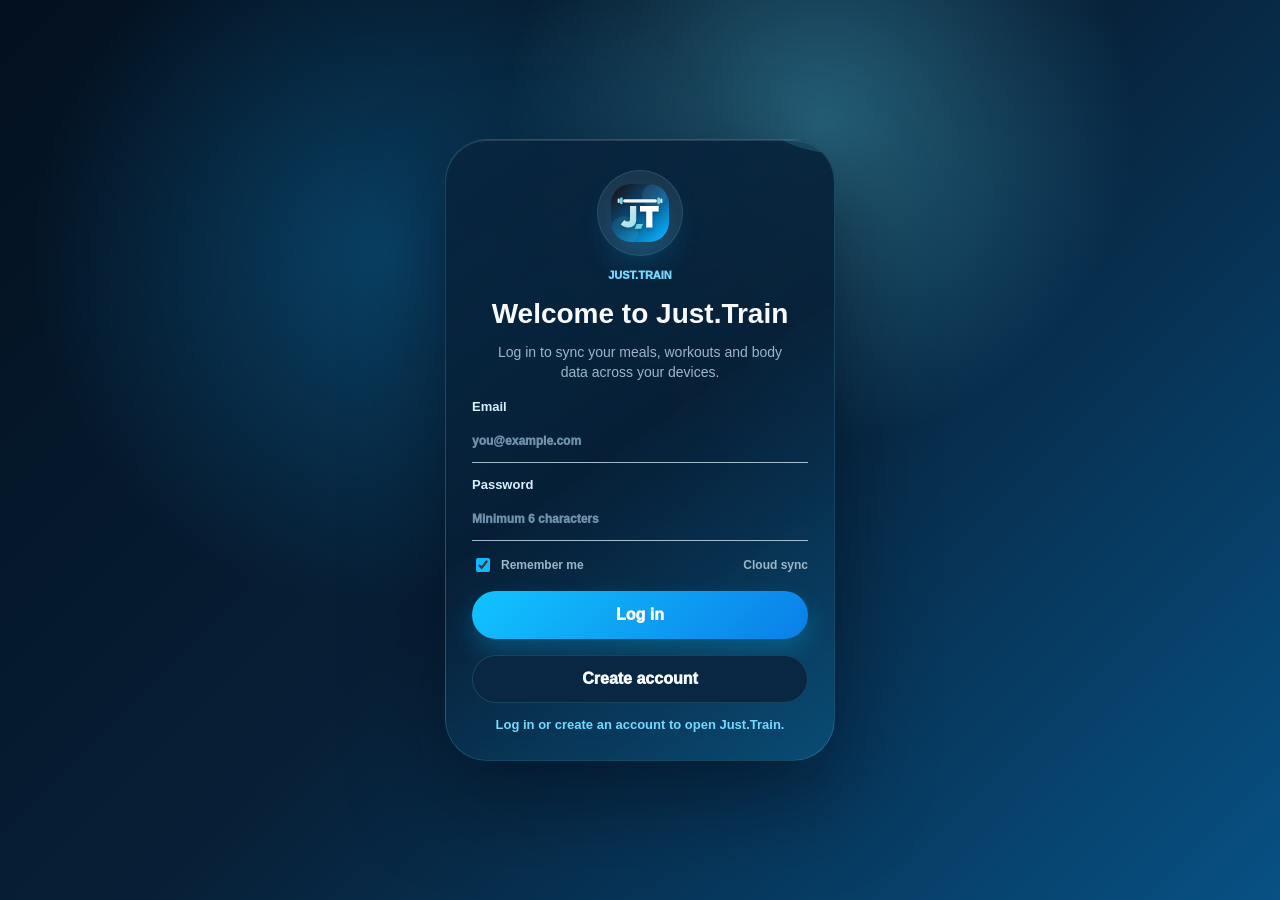
==== index.html @ 8e6b3f1d "Add files via upload" ====
<!doctype html>
<html lang="en">
  <head>
    <meta charset="utf-8" />
    <meta name="viewport" content="width=device-width, initial-scale=1, viewport-fit=cover" />
    <meta name="theme-color" content="#071b32" />
    <meta name="apple-mobile-web-app-capable" content="yes" />
    <meta name="apple-mobile-web-app-title" content="Just.Train" />
    <meta name="apple-mobile-web-app-status-bar-style" content="default" />
    <title>Just.Train</title>
    <link rel="icon" href="assets/logo.svg" type="image/svg+xml" />
    <link rel="apple-touch-icon" href="assets/icon.png" />
    <link rel="manifest" href="manifest.webmanifest" />
    <link rel="stylesheet" href="styles.css?v=126" />
  </head>
  <body class="auth-locked">
    <section id="auth-gate" class="auth-gate" aria-live="polite">
      <div class="auth-card">
        <div class="auth-logo-wrap"><img class="auth-logo" src="assets/logo.svg" alt="Just.Train" /></div>
        <span class="brand-kicker">Just.Train</span>
        <h1>Welcome to Just.Train</h1>
        <p>Log in to sync your meals, workouts and body data across your devices.</p>
        <form id="auth-gate-form" class="auth-form">
          <label class="auth-field"><span>Email</span><input name="email" type="email" autocomplete="email" required placeholder="you@example.com" /></label>
          <label class="auth-field"><span>Password</span><input name="password" type="password" autocomplete="current-password" required minlength="6" placeholder="Minimum 6 characters" /></label>
          <div class="auth-row"><label><input name="remember" type="checkbox" checked /> Remember me</label><span>Cloud sync</span></div>
          <button id="auth-login-button" class="primary wide-button" type="submit">Log in</button>
          <button id="auth-create-button" class="secondary wide-button" type="button">Create account</button>
        </form>
        <div id="auth-gate-status" class="import-status" role="status">Checking saved login...</div>
      </div>
    </section>
    <header class="topbar">
      <div class="brand-head">
        <img class="brand-logo" src="assets/logo.svg" alt="Just.Train" />
        <div>
          <p id="date-label">TODAY</p>
          <h1 id="screen-title">Today</h1>
        </div>
      </div>
      <div class="topbar-actions">
        <div id="sync-status-pill" class="sync-status-pill local" role="status" aria-live="polite">
          <span></span>
          <strong>Local</strong>
        </div>
        <button id="backup-now" class="icon-button" type="button" aria-label="Download backup">Save</button>
      </div>
    </header>

    <main class="app">
      <section id="view-today" class="view active" data-title="Today">
        <section class="panel hero-panel brand-hero">
          <img class="hero-logo" src="assets/logo.svg" alt="" />
          <div>
            <span class="brand-kicker">Just.Train</span>
            <h2 id="today-split">Workout split</h2>
            <p id="today-detail">Planned from weekly planner</p>
          </div>
          <div class="hero-action-stack">
            <div id="macro-hero" class="macro-hero"></div>
            <section class="hero-stats two-col" aria-label="Today meals and workouts">
              <div><strong id="meal-count">0 meals</strong><span id="meal-total">0 kcal</span></div>
              <div><strong id="workout-count">0 workouts</strong><span id="workout-total">0 kcal</span></div>
            </section>
          </div>
        </section>
        <div class="today-shortcuts" aria-label="Today shortcuts">
          <button class="secondary today-shortcut" data-open-motra-import type="button">Import Motra</button>
          <button class="primary today-shortcut" data-start-workout type="button">Start Workout</button>
        </div>
        <div id="today-widget-grid" class="today-widget-grid" aria-label="Today widgets"></div>
        <details class="panel drop-panel">
          <summary class="drop-summary">
            <span><strong>Daily Score</strong><small>Macros, workout and weight trend</small></span>
            <span class="drop-pill">Score</span>
          </summary>
          <div class="drop-body">
            <div class="score-panel">
              <div class="score-head">
                <div id="readiness-score" class="score-ring" style="--pct:0%"><strong>0</strong><span>Score</span></div>
                <div>
                  <h2>Daily Score</h2>
                  <p id="readiness-summary">Macros, workout and weight trend.</p>
                </div>
              </div>
              <div id="dashboard-metrics" class="dashboard-grid"></div>
            </div>
          </div>
        </details>
        <details class="panel drop-panel" data-peptide-feature hidden>
          <summary class="drop-summary">
            <span><strong>Peptide Reminders</strong><small>Due doses from your cycle planner</small></span>
            <span class="drop-pill">View</span>
          </summary>
          <div class="drop-body">
            <div id="today-peptide-reminders" class="dose-list"></div>
          </div>
        </details>
        <details class="panel drop-panel">
          <summary class="drop-summary">
            <span><strong>Today's Meals</strong><small>Logged meals and macro totals</small></span>
            <span class="drop-pill">Meals</span>
          </summary>
          <div class="drop-body">
            <div id="today-meal-list" class="meal-list"></div>
          </div>
        </details>
        <details class="panel drop-panel">
          <summary class="drop-summary">
            <span><strong>Today's Exercises</strong><small>Rep ranges and training notes</small></span>
            <span class="drop-pill">View</span>
          </summary>
          <div class="drop-body">
            <div id="today-exercises" class="exercise-list"></div>
          </div>
        </details>
        <details class="panel drop-panel">
          <summary class="drop-summary">
            <span><strong>Coach Notes</strong><small>Progress trends from your logged data</small></span>
            <span class="drop-pill">AI</span>
          </summary>
          <div class="drop-body">
            <div id="coach-notes" class="coach-list"></div>
          </div>
        </details>
      </section>

      <section id="view-log" class="view" data-title="Log">
        <details class="panel drop-panel">
          <summary class="drop-summary">
            <span><strong>Workout Log</strong><small>Uses today's workout from the Weekly Plan</small></span>
            <span class="drop-pill">Log</span>
          </summary>
          <div class="drop-body">
            <form id="workout-form" class="grid">
              <div class="planned-workout-card wide">
                <span>Planned from weekly plan</span>
                <strong id="planned-log-split">Workout</strong>
                <small id="planned-log-detail">Change the day in Planner to change this workout.</small>
                <button class="secondary" data-view="planner" type="button">Change in Planner</button>
              </div>
              <input id="split-select" name="split" type="hidden" />
              <div id="workout-editor" class="workout-editor wide"></div>
              <button class="primary wide" type="submit">Save workout session</button>
            </form>
          </div>
        </details>
        <details class="panel drop-panel">
          <summary class="drop-summary">
            <span><strong>Meals Library</strong><small>Saved meals and previous logged meals</small></span>
            <span class="drop-pill">Meals</span>
          </summary>
          <div class="drop-body">
            <label class="meal-library-search wide">Search meal library
              <input id="meal-library-search" type="search" placeholder="Search meals, macros or dates" autocomplete="off" inputmode="search" />
            </label>
            <div id="saved-meal-list" class="meal-list"></div>
          </div>
        </details>
        <details class="panel drop-panel">
          <summary class="drop-summary">
            <span><strong>Log Meal</strong><small>Manual macro entry</small></span>
            <span class="drop-pill">Add</span>
          </summary>
          <div class="drop-body">
            <form id="meal-form" class="grid">
              <label class="wide">Meal name<input name="name" required placeholder="Chicken rice bowl" /></label>
              <label>Calories<input name="calories" required type="number" min="0" inputmode="numeric" /></label>
              <label>Protein<input name="protein" required type="number" min="0" inputmode="decimal" /></label>
              <label>Carbs<input name="carbs" required type="number" min="0" inputmode="decimal" /></label>
              <label>Fat<input name="fat" required type="number" min="0" inputmode="decimal" /></label>
              <label class="check-row wide"><input name="saveMeal" type="checkbox" checked /> Save meal for quick add</label>
              <button class="primary wide" type="submit">Add meal</button>
            </form>
          </div>
        </details>
        <details class="panel drop-panel">
          <summary class="drop-summary">
            <span><strong>Personal Records</strong><small>Best set, volume and estimated 1RM</small></span>
            <span class="drop-pill">PR</span>
          </summary>
          <div class="drop-body">
            <div id="personal-record-list" class="pr-grid"></div>
          </div>
        </details>
        <details class="panel drop-panel">
          <summary class="drop-summary">
            <span><strong>Weekly Volume</strong><small>Muscle-group sets and total weight moved this week</small></span>
            <span class="drop-pill">Volume</span>
          </summary>
          <div class="drop-body">
            <div id="weekly-volume-tracker" class="volume-list"></div>
          </div>
        </details>
      </section>

      <section id="view-planner" class="view" data-title="Planner">
        <details class="panel drop-panel">
          <summary class="drop-summary">
            <span><strong>Macro Targets</strong><small>Daily calories, protein, carbs and fat</small></span>
            <span class="drop-pill">Macros</span>
          </summary>
          <div class="drop-body">
            <form id="macro-target-form" class="grid">
              <label>Calories<input name="calories" type="number" min="0" inputmode="numeric" placeholder="e.g. 2500" /></label>
              <label>Protein g<input name="protein" type="number" min="0" inputmode="decimal" placeholder="e.g. 200" /></label>
              <label>Carbs g<input name="carbs" type="number" min="0" inputmode="decimal" placeholder="e.g. 250" /></label>
              <label>Fat g<input name="fat" type="number" min="0" inputmode="decimal" placeholder="e.g. 70" /></label>
              <button class="primary wide" type="submit">Save macro targets</button>
            </form>
          </div>
        </details>
        <details class="panel drop-panel">
          <summary class="drop-summary">
            <span><strong>Weekly Plan</strong><small>Tap a day to rotate split. Today's day feeds the Workout Log.</small></span>
            <span class="drop-pill">Plan</span>
          </summary>
          <div class="drop-body">
            <button id="apply-plan" class="secondary wide-button" type="button">Restore defaults</button>
            <div id="week-grid" class="week-grid"></div>
          </div>
        </details>
        <details class="panel drop-panel">
          <summary class="drop-summary">
            <span><strong>Workout Splits</strong><small>Edit exercises, rep ranges and notes</small></span>
            <span class="drop-pill">Edit</span>
          </summary>
          <div class="drop-body">
            <div class="add-line">
              <input id="new-split-name" placeholder="New split name, e.g. Pull C" />
              <button id="add-split" class="secondary" type="button">Add</button>
            </div>
            <div id="split-list" class="split-list"></div>
          </div>
        </details>
      </section>

      <section id="view-peptides" class="view" data-title="Peptides" data-peptide-feature hidden>
        <section class="panel hero-panel">
          <div>
            <h2>Peptide Planner</h2>
            <p>Enter the amounts from your vial and your prescribed protocol. The app calculates syringe draw, not what you should take.</p>
          </div>
        </section>
        <details class="panel drop-panel">
          <summary class="drop-summary">
            <span><strong>Cycle Dashboard</strong><small>Cycle progress, next dose, missed doses and total mg used</small></span>
            <span class="drop-pill">Cycle</span>
          </summary>
          <div class="drop-body">
            <div id="peptide-dashboard" class="dose-list"></div>
          </div>
        </details>
        <details class="panel drop-panel">
          <summary class="drop-summary">
            <span><strong>Today's Dosage Reminders</strong><small>Morning, night and before-workout schedule</small></span>
            <span class="drop-pill">Due</span>
          </summary>
          <div class="drop-body"><div id="peptide-due-list" class="dose-list"></div></div>
        </details>
        <details class="panel drop-panel">
          <summary class="drop-summary">
            <span><strong>Cycle Planner</strong><small>Start date, run length, dosage days and reminder times</small></span>
            <span class="drop-pill">Plan</span>
          </summary>
          <div class="drop-body">
            <form id="peptide-cycle-form" class="grid">
              <label class="wide">Compound<select id="cycle-peptide" name="peptideId"></select></label>
              <label>Start date<input id="cycle-start" name="startDate" type="date" required /></label>
              <label>Run length<select id="cycle-weeks" name="weeks"><option value="4">4 weeks</option><option value="8">8 weeks</option><option value="12">12 weeks</option><option value="custom">Custom</option></select></label>
              <label>End date<input id="cycle-end" name="endDate" type="date" required /></label>
              <label class="wide">Dose frequency<select id="cycle-frequency" name="frequencyDays"></select><span class="field-hint">Choose every day, every 2 days, every 3 days etc. Custom weekdays uses the day buttons below.</span></label>
              <label>Dose to take per injection, mg<input name="doseMg" type="number" min="0" step="0.001" inputmode="decimal" required /><span class="field-hint">This is the amount you plan to inject each time, from your protocol.</span></label>
              <label>Powder in vial, mg<input name="vialMg" type="number" min="0" step="0.001" inputmode="decimal" /><span class="field-hint">The total dry powder amount printed on the vial before mixing.</span></label>
              <label>Bac water required, ml<input name="diluentMl" type="number" min="0" step="0.1" inputmode="decimal" readonly /><span class="field-hint">Auto set from the calculator rule. NAD+ and Glow Stack use their own fixed overrides.</span></label>
              <div class="wide">
                <span class="field-title">Dosage days</span>
                <div class="picker-row" id="cycle-day-picker"></div>
              </div>
              <div class="wide">
                <span class="field-title">Reminder times</span>
                <div class="picker-row" id="cycle-time-picker"></div>
              </div>
              <button class="primary wide" type="submit">Save cycle</button>
            </form>
            <div id="peptide-cycle-list" class="dose-list"></div>
          </div>
        </details>
        <details class="panel drop-panel">
          <summary class="drop-summary">
            <span><strong>Reconstitution Calculator</strong><small>Standard mix plus NAD+ and Glow Stack overrides</small></span>
            <span class="drop-pill">Calc</span>
          </summary>
          <div class="drop-body">
            <div class="help-grid">
              <div class="help-card"><span>1</span><strong>Vial size</strong><small>Enter the total peptide powder in the vial, in mg.</small></div>
              <div class="help-card"><span>2</span><strong>Fixed syringe</strong><small>U-100 1ml syringe. 10 units is always 0.1ml.</small></div>
              <div class="help-card"><span>3</span><strong>Mix rule</strong><small>Standard peptides use 10 units = 1mg. NAD+ and Glow Stack use fixed overrides.</small></div>
            </div>
            <form id="reconstitution-form" class="grid">
              <label class="wide">Compound<select id="calc-peptide" name="peptideId"></select></label>
              <label class="wide">Peptide powder in vial, mg<input name="vialMg" type="number" min="0" step="0.001" inputmode="decimal" placeholder="Example: 10" /><span class="field-hint">This is the dry powder amount printed on the vial before mixing.</span></label>
              <div class="fixed-rule-card wide">
                <span>Locked setting</span>
                <strong>U-100 1ml syringe</strong>
                <small>Standard peptides use 10 units = 1mg. NAD+ uses 1000mg to 10ml. Glow Stack uses 70mg to 3ml.</small>
              </div>
            </form>
            <div id="reconstitution-result" class="calc-result"></div>
          </div>
        </details>
        <details class="panel drop-panel">
          <summary class="drop-summary">
            <span><strong>Dose Log</strong><small>Manual entry and previous dosage history</small></span>
            <span class="drop-pill">Log</span>
          </summary>
          <div class="drop-body">
            <form id="peptide-log-form" class="grid">
              <label>Compound<select id="log-peptide" name="peptideId"></select></label>
              <label>Date<input name="date" type="date" required /></label>
              <label>Reminder time<select name="timing"></select></label>
              <label>Dose taken, mg<input name="doseMg" type="number" min="0" step="0.001" inputmode="decimal" required /><span class="field-hint">The actual amount you injected for this log entry.</span></label>
              <label class="wide">Notes<input name="notes" placeholder="Optional" /></label>
              <button class="primary wide" type="submit">Add dose log</button>
            </form>
            <div id="peptide-log-list" class="history-list"></div>
          </div>
        </details>
      </section>

      <section id="view-history" class="view" data-title="History">
        <details class="panel drop-panel">
          <summary class="drop-summary">
            <span><strong>History</strong><small>Meals, workouts and weight entries</small></span>
            <span class="drop-pill">View</span>
          </summary>
          <div class="drop-body">
            <div class="history-calendar">
              <div class="history-week-head">
                <button class="circle-button" data-history-week="-1" type="button" aria-label="Previous week">&lsaquo;</button>
                <div>
                  <strong id="history-week-label">Week</strong>
                  <small id="history-selected-label">Selected day</small>
                </div>
                <button class="circle-button" data-history-week="1" type="button" aria-label="Next week">&rsaquo;</button>
              </div>
              <div id="history-day-strip" class="history-day-strip"></div>
              <button class="secondary wide-button" data-history-today type="button">Jump to today</button>
            </div>
            <div class="tabs">
              <button class="active" data-history="meals" type="button">Meals</button>
              <button data-history="workouts" type="button">Workouts</button>
              <button id="history-peptides-tab" data-history="peptides" data-peptide-feature type="button" hidden>Peptides</button>
              <button data-history="weight" type="button">Weight</button>
            </div>
            <div id="history-list" class="history-list"></div>
          </div>
        </details>
        <details class="panel drop-panel">
          <summary class="drop-summary">
            <span><strong>Consistency Calendar</strong><small>Training, meals and completion</small></span>
            <span class="drop-pill">Streak</span>
          </summary>
          <div class="drop-body">
            <div id="consistency-calendar" class="consistency-strip"></div>
          </div>
        </details>
        <details class="panel drop-panel">
          <summary class="drop-summary">
            <span><strong>Add Weight</strong><small>Previous entries appear in History</small></span>
            <span class="drop-pill">Add</span>
          </summary>
          <div class="drop-body">
            <form id="weight-form" class="grid">
              <label>Weight kg<input name="weightKg" type="number" min="0" step="0.01" required inputmode="decimal" /></label>
              <label>Body fat %<input name="fatPercent" type="number" min="0" step="0.01" inputmode="decimal" /></label>
              <button class="primary wide" type="submit">Add weight</button>
            </form>
          </div>
        </details>
        <details class="panel drop-panel">
          <summary class="drop-summary">
            <span><strong>Progress Check-In</strong><small>Photo, weight, waist, mood and notes</small></span>
            <span class="drop-pill">Body</span>
          </summary>
          <div class="drop-body">
            <form id="progress-form" class="grid">
              <label>Date<input name="date" type="date" required /></label>
              <label>Weight kg<input name="weightKg" type="number" min="0" step="0.01" inputmode="decimal" /></label>
              <label>Waist cm<input name="waistCm" type="number" min="0" step="0.1" inputmode="decimal" /></label>
              <label>Mood<select name="mood"><option value="">-</option><option>Great</option><option>Good</option><option>Flat</option><option>Tired</option><option>Stressed</option></select></label>
              <label class="wide">Progress photo<input name="photo" type="file" accept="image/*" /></label>
              <label class="wide">Notes<textarea name="notes" rows="3" placeholder="Training, digestion, look, motivation"></textarea></label>
              <button class="primary wide" type="submit">Save check-in</button>
            </form>
            <div id="progress-list" class="history-list"></div>
          </div>
        </details>
      </section>

      <section id="view-settings" class="view" data-title="Settings">
        <details id="cloud-sync-panel" class="panel drop-panel">
          <summary class="drop-summary">
            <span><strong>Cloud Login &amp; Sync</strong><small>Separate accounts with automatic data sync</small></span>
            <span class="drop-pill">Cloud</span>
          </summary>
          <div class="drop-body">
            <div id="cloud-status-card" class="cloud-status-card"></div>
            <form id="cloud-auth-form" class="grid">
              <label class="wide">Email<input name="email" type="email" autocomplete="email" placeholder="you@example.com" /></label>
              <label class="wide">Password<input name="password" type="password" autocomplete="current-password" placeholder="Minimum 6 characters" /></label>
              <button id="cloud-login-button" class="primary" type="submit">Log in</button>
              <button id="cloud-signup-button" class="secondary" type="button">Create account</button>
            </form>
            <div class="quick-grid">
              <button id="cloud-upload-button" class="secondary" type="button">Upload this device</button>
              <button id="cloud-pull-button" class="secondary" type="button">Pull cloud data</button>
            </div>
            <button id="cloud-logout-button" class="secondary wide-button" type="button">Log out</button>
            <div class="formula-note">Each login has its own private cloud save. Use Upload this device once to move your current data into your account, then future saves sync automatically.</div>
            <div id="cloud-sync-status" class="import-status" role="status"></div>
          </div>
        </details>
        <details id="master-dashboard-panel" class="panel drop-panel" hidden>
          <summary class="drop-summary">
            <span><strong>Master Dashboard</strong><small>User accounts, last activity and cloud sync status</small></span>
            <span class="drop-pill">Users</span>
          </summary>
          <div class="drop-body">
            <div id="master-summary" class="dashboard-grid"></div>
            <details class="history-card master-add-user-panel">
              <summary class="master-user-summary">
                <div>
                  <strong>Add user</strong>
                  <small>Create a login with email and temporary password</small>
                </div>
                <span class="drop-pill">Add</span>
              </summary>
              <div class="master-user-detail">
                <form id="master-create-user-form" class="grid master-create-user-form">
                  <label class="wide">User email<input name="email" type="email" autocomplete="off" placeholder="client@example.com" /></label>
                  <label class="wide">Temporary password<input name="password" type="text" autocomplete="off" minlength="6" placeholder="Minimum 6 characters" /></label>
                  <div class="field-hint wide">This creates a normal Supabase login. If email confirmation is switched on, the user may need to confirm their email before opening the app.</div>
                  <button class="primary wide" type="submit">Create user login</button>
                </form>
              </div>
            </details>
            <button class="secondary wide-button" data-master-refresh type="button">Refresh users</button>
            <div class="formula-note">If Supabase says too many account emails have been sent, wait around 1 hour, turn off email confirmation for manual password accounts, or set up custom SMTP in Supabase.</div>
            <div class="formula-note">Peptide features are hidden for normal users until you unlock them from that user's dropdown.</div>
            <div class="formula-note">Delete user removes the user from this dashboard, clears their Just.Train app data and blocks app access. The master account is protected and cannot be deleted here.</div>
            <div id="master-action-status" class="import-status" role="status"></div>
            <div id="master-user-list" class="history-list"></div>
          </div>
        </details>
        <details id="motra-import-panel" class="panel drop-panel">
          <summary class="drop-summary">
            <span><strong>Motra Workout Import</strong><small>Import from Excel, CSV, text or readable PDF</small></span>
            <span class="drop-pill">Motra</span>
          </summary>
          <div class="drop-body">
            <label class="wide file-import-card">Choose Motra file
              <input id="motra-file" type="file" accept=".xlsx,.xls,.csv,.tsv,.txt,.pdf,application/vnd.openxmlformats-officedocument.spreadsheetml.sheet,application/vnd.ms-excel,text/csv,text/tab-separated-values,text/plain,application/pdf,application/octet-stream" />
              <span>Choose from My Files, Downloads, Documents or WhatsApp. Supported documents: .xlsx, .csv, .tsv, .txt and readable .pdf files.</span>
            </label>
            <div class="formula-note">Samsung tip: if the picker opens Gallery or Photos, tap the menu/back option and choose My Files, Downloads or Documents.</div>
            <button id="motra-import-button" class="primary wide-button" type="button">Import preview</button>
            <div id="motra-import-status" class="import-status" role="status"></div>
            <div id="motra-preview-list" class="history-list"></div>
          </div>
        </details>
        <details id="motra-imported-panel" class="panel drop-panel">
          <summary class="drop-summary">
            <span><strong>Motra Imported Workouts</strong><small>Review imported files/workouts and delete mistakes</small></span>
            <span class="drop-pill">Imported</span>
          </summary>
          <div class="drop-body">
            <div id="motra-import-list" class="history-list"></div>
          </div>
        </details>
        <details class="panel drop-panel">
          <summary class="drop-summary">
            <span><strong>Backup &amp; Restore</strong><small>Import old Replit/Just.Train data or download a backup</small></span>
            <span class="drop-pill">Data</span>
          </summary>
          <div class="drop-body">
            <div class="quick-grid">
              <button id="import-button" class="secondary" type="button">Import file</button>
              <button id="backup-button" class="secondary" type="button">Download backup</button>
            </div>
            <label class="wide file-import-card">Choose backup file
              <input id="import-file" type="file" />
              <span>On Samsung, choose My Files or Documents, then select your backup JSON file.</span>
            </label>
            <label class="wide import-paste">Paste backup JSON
              <textarea id="import-json-text" rows="5" placeholder="Paste backup JSON here if you prefer."></textarea>
            </label>
            <button id="import-paste-button" class="secondary wide-button" type="button">Import pasted JSON</button>
            <div id="import-status" class="import-status" role="status"></div>
            <pre id="data-summary" class="summary"></pre>
          </div>
        </details>
        <details class="panel drop-panel">
          <summary class="drop-summary">
            <span><strong>Weekly Report</strong><small>PDF with workouts, meals, averages, weight and adherence</small></span>
            <span class="drop-pill">Report</span>
          </summary>
          <div class="drop-body">
            <button id="weekly-report-button" class="primary wide-button" type="button">Download weekly PDF</button>
          </div>
        </details>
      </section>
    </main>

    <nav class="tabbar" aria-label="Primary navigation">
      <button class="active" data-view="today" type="button">
        <span class="nav-icon nav-home" aria-hidden="true"></span>
        <span>Today</span>
      </button>
      <button data-view="log" type="button">
        <span class="nav-icon nav-log" aria-hidden="true"></span>
        <span>Log</span>
      </button>
      <button data-view="planner" type="button">
        <span class="nav-icon nav-planner" aria-hidden="true"></span>
        <span>Planner</span>
      </button>
      <button data-view="peptides" data-peptide-feature type="button" hidden>
        <span class="nav-icon nav-peptides" aria-hidden="true"></span>
        <span>Peptides</span>
      </button>
      <button data-view="history" type="button">
        <span class="nav-icon nav-history" aria-hidden="true"></span>
        <span>History</span>
      </button>
      <button data-view="settings" type="button">
        <span class="nav-icon nav-settings" aria-hidden="true"></span>
        <span>Settings</span>
      </button>
    </nav>

    <script src="app.js?v=126"></script>
    <script>
      if ("serviceWorker" in navigator) {
        window.addEventListener("load", () => navigator.serviceWorker.register("./service-worker.js").catch(() => {}));
      }
    </script>
  </body>
</html>
---- styles.css ----
:root {
  color-scheme: dark;
  --bg: #020b16;
  --surface: #061a2e;
  --surface-soft: #0a2943;
  --surface-dark: #020914;
  --ink: #f7fbff;
  --muted: #9ab7c8;
  --border: #164569;
  --primary: #12b8ff;
  --primary-dark: #74d8ff;
  --accent: #46e6ff;
  --danger: #dc2626;
  --shadow: 0 20px 48px rgba(0, 8, 20, 0.42);
  --soft-shadow: 0 10px 24px rgba(0, 8, 20, 0.32);
  font-family: -apple-system, BlinkMacSystemFont, "Segoe UI", sans-serif;
}
* { box-sizing: border-box; }
html, body { margin: 0; color: var(--ink); }
body {
  min-height: 100vh;
  padding-bottom: calc(104px + env(safe-area-inset-bottom));
  background:
    radial-gradient(circle at 50% -8%, rgba(18, 184, 255, 0.42), transparent 30%),
    linear-gradient(180deg, #073b65 0%, #031d34 38%, #020914 100%),
    var(--bg);
}
body.auth-locked {
  display: grid;
  min-height: 100vh;
  padding: max(18px, env(safe-area-inset-top)) 18px max(18px, env(safe-area-inset-bottom));
  place-items: center;
  overflow: hidden;
  background:
    radial-gradient(circle at 64% 14%, rgba(95, 225, 255, 0.34), transparent 28%),
    radial-gradient(circle at 30% 28%, rgba(19, 168, 245, 0.28), transparent 32%),
    linear-gradient(135deg, #03101f 0%, #071f36 48%, #075184 100%);
}
body.auth-locked .topbar,
body.auth-locked .app,
body.auth-locked .tabbar {
  display: none;
}
body:not(.auth-locked) .auth-gate {
  display: none;
}
body.workout-focus-mode {
  padding-bottom: calc(104px + env(safe-area-inset-bottom));
}
body.workout-focus-mode #view-log > .drop-panel:not(:first-of-type) {
  display: none;
}
.auth-gate {
  width: min(540px, 100%);
  display: grid;
  place-items: center;
}
.auth-card {
  position: relative;
  overflow: hidden;
  display: grid;
  justify-items: center;
  gap: 13px;
  width: min(390px, 100%);
  padding: 30px 26px 26px;
  border: 1px solid rgba(95, 225, 255, 0.18);
  border-radius: 42px;
  background:
    linear-gradient(145deg, rgba(9, 39, 66, 0.68), rgba(7, 31, 54, 0.5) 48%, rgba(19, 168, 245, 0.3)),
    rgba(7, 31, 54, 0.76);
  box-shadow: 0 34px 90px rgba(0, 8, 20, 0.5), inset 0 1px 0 rgba(255, 255, 255, 0.12);
  backdrop-filter: blur(20px);
}
.auth-card::before {
  content: "";
  position: absolute;
  inset: -35% -30% auto auto;
  width: 230px;
  height: 230px;
  border-radius: 50%;
  background: rgba(95, 225, 255, 0.16);
}
.auth-card > * {
  position: relative;
  z-index: 1;
}
.auth-logo-wrap {
  display: grid;
  place-items: center;
  width: 86px;
  height: 86px;
  border-radius: 50%;
  background: rgba(255, 255, 255, 0.08);
  box-shadow: inset 0 0 0 1px rgba(95, 225, 255, 0.14);
}
.auth-logo {
  width: 58px;
  height: 58px;
  border-radius: 20px;
  box-shadow: 0 16px 30px rgba(19, 168, 245, 0.26);
}
.auth-card h1 {
  margin: 0;
  text-align: center;
  font-size: 28px;
  line-height: 1.05;
}
.auth-card p {
  max-width: 310px;
  margin: 0;
  color: var(--muted);
  font-size: 14px;
  line-height: 1.45;
  text-align: center;
}
.auth-form {
  width: 100%;
  display: grid;
  gap: 14px;
  margin-top: 4px;
}
.auth-field {
  position: relative;
  gap: 5px;
  text-transform: none;
}
.auth-field span {
  color: #d9f1ff;
  font-size: 13px;
  font-weight: 850;
}
.auth-field input {
  min-height: 44px;
  padding: 8px 0;
  border: 0;
  border-bottom: 1px solid rgba(217, 241, 255, 0.74);
  border-radius: 0;
  background: transparent;
  color: var(--ink);
}
.auth-field input:focus {
  border-color: var(--accent);
  box-shadow: 0 8px 18px -14px rgba(95, 225, 255, 0.88);
}
.auth-row {
  display: flex;
  justify-content: space-between;
  align-items: center;
  gap: 14px;
  color: var(--muted);
  font-size: 12px;
  font-weight: 850;
}
.auth-row label {
  display: flex;
  grid-template-columns: none;
  align-items: center;
  gap: 8px;
  color: var(--muted);
  font-size: 12px;
  font-weight: 850;
  text-transform: none;
}
.auth-row input {
  width: 14px;
  min-height: 14px;
  accent-color: var(--primary);
}
.auth-form button {
  margin-top: 2px;
  letter-spacing: 0;
}
.auth-form button.saved-pulse {
  animation: savedButtonPulse 1.15s ease-out;
}
.signup-welcome-modal {
  position: fixed;
  inset: 0;
  z-index: 1000;
  display: grid;
  place-items: center;
  padding: max(18px, env(safe-area-inset-top)) 18px max(18px, env(safe-area-inset-bottom));
  background:
    radial-gradient(circle at 50% 20%, rgba(95, 225, 255, 0.24), transparent 34%),
    rgba(3, 16, 31, 0.78);
  opacity: 0;
  pointer-events: none;
  backdrop-filter: blur(18px);
  transition: opacity 0.32s ease;
}
.signup-welcome-modal.show {
  opacity: 1;
  pointer-events: auto;
}
.signup-welcome-modal.leaving {
  opacity: 0;
}
.signup-welcome-card {
  position: relative;
  overflow: hidden;
  display: grid;
  justify-items: center;
  gap: 10px;
  width: min(390px, 100%);
  padding: 30px 24px 24px;
  border: 1px solid rgba(95, 225, 255, 0.28);
  border-radius: 38px;
  background:
    radial-gradient(circle at 52% 8%, rgba(95, 225, 255, 0.3), transparent 34%),
    linear-gradient(145deg, rgba(9, 39, 66, 0.94), rgba(7, 31, 54, 0.92) 58%, rgba(19, 168, 245, 0.34));
  box-shadow: 0 30px 86px rgba(0, 8, 20, 0.58), 0 0 38px rgba(19, 168, 245, 0.38), inset 0 1px 0 rgba(255, 255, 255, 0.13);
  transform: translateY(18px) scale(0.92);
  animation: welcomeCardGlow 2.8s ease-in-out infinite;
}
.signup-welcome-modal.show .signup-welcome-card {
  animation: welcomeCardEnter 0.6s cubic-bezier(0.2, 0.9, 0.2, 1.2) both, welcomeCardGlow 2.8s ease-in-out 0.6s infinite;
}
.signup-welcome-card::before {
  content: "";
  position: absolute;
  inset: -42% -26% auto auto;
  width: 220px;
  height: 220px;
  border-radius: 50%;
  background: rgba(95, 225, 255, 0.16);
}
.signup-welcome-card > * {
  position: relative;
  z-index: 1;
}
.signup-welcome-logo {
  display: grid;
  place-items: center;
  width: 78px;
  height: 78px;
  border-radius: 26px;
  background: rgba(255, 255, 255, 0.08);
  box-shadow: 0 16px 32px rgba(19, 168, 245, 0.32), inset 0 0 0 1px rgba(95, 225, 255, 0.16);
}
.signup-welcome-logo img {
  width: 58px;
  height: 58px;
  border-radius: 19px;
}
.signup-welcome-card h2 {
  margin: 0;
  text-align: center;
  font-size: 29px;
  line-height: 1.05;
}
.signup-welcome-card p {
  margin: 0 0 8px;
  color: var(--primary-dark);
  font-size: 17px;
  font-weight: 950;
}
.welcome-fatty {
  min-width: 152px;
  padding: 9px 18px 11px;
  border: 1px solid rgba(95, 225, 255, 0.34);
  border-radius: 999px;
  background: linear-gradient(135deg, rgba(17, 196, 255, 0.28), rgba(11, 127, 232, 0.56));
  color: #fff;
  text-align: center;
  font-size: 34px;
  font-weight: 1000;
  line-height: 1;
  text-shadow: 0 0 18px rgba(95, 225, 255, 0.68);
  box-shadow: 0 18px 38px rgba(17, 196, 255, 0.26);
  transform-origin: center;
}
.signup-welcome-modal.show .welcome-fatty {
  animation: fattyPopOut 0.82s cubic-bezier(0.2, 1.25, 0.28, 1) 0.22s both, fattyBreath 1.9s ease-in-out 1.1s infinite;
}
@keyframes welcomeCardEnter {
  0% { opacity: 0; transform: translateY(20px) scale(0.9); }
  68% { opacity: 1; transform: translateY(-4px) scale(1.02); }
  100% { opacity: 1; transform: translateY(0) scale(1); }
}
@keyframes welcomeCardGlow {
  0%, 100% { box-shadow: 0 30px 86px rgba(0, 8, 20, 0.58), 0 0 24px rgba(19, 168, 245, 0.26), inset 0 1px 0 rgba(255, 255, 255, 0.13); }
  50% { box-shadow: 0 30px 86px rgba(0, 8, 20, 0.58), 0 0 46px rgba(95, 225, 255, 0.46), inset 0 1px 0 rgba(255, 255, 255, 0.18); }
}
@keyframes fattyPopOut {
  0% { opacity: 0; transform: translateY(18px) scale(0.2) rotate(-7deg); }
  58% { opacity: 1; transform: translateY(-6px) scale(1.22) rotate(2deg); }
  78% { transform: translateY(2px) scale(0.96) rotate(-1deg); }
  100% { opacity: 1; transform: translateY(0) scale(1) rotate(0deg); }
}
@keyframes fattyBreath {
  0%, 100% { filter: brightness(1); transform: scale(1); }
  50% { filter: brightness(1.16); transform: scale(1.035); }
}
button, input, select, textarea { font: inherit; }
button { cursor: pointer; }
.topbar {
  position: sticky;
  top: 0;
  z-index: 20;
  display: flex;
  justify-content: space-between;
  align-items: center;
  gap: 12px;
  width: min(540px, 100%);
  margin: 0 auto;
  padding: max(18px, env(safe-area-inset-top)) 18px 12px;
  background: rgba(2, 11, 22, 0.88);
  backdrop-filter: blur(18px);
}
.brand-head {
  flex: 1 1 auto;
  min-width: 0;
  display: flex;
  align-items: center;
  gap: 11px;
}
.brand-head > div {
  min-width: 0;
}
.brand-logo {
  width: 48px;
  height: 48px;
  flex: 0 0 48px;
  border-radius: 17px;
  box-shadow: 0 12px 26px rgba(19, 168, 245, 0.28);
}
.topbar p {
  margin: 0 0 4px;
  color: var(--primary-dark);
  font-size: 11px;
  font-weight: 950;
  text-transform: uppercase;
  overflow: hidden;
  text-overflow: ellipsis;
  white-space: nowrap;
}
.topbar h1 {
  margin: 0;
  overflow: hidden;
  font-size: 32px;
  line-height: 1;
  text-overflow: ellipsis;
  white-space: nowrap;
}
.topbar-actions {
  display: flex;
  flex: 0 0 auto;
  align-items: center;
  gap: 8px;
}
.sync-status-pill {
  display: grid;
  grid-template-columns: auto 1fr;
  align-items: center;
  column-gap: 6px;
  min-width: 76px;
  min-height: 34px;
  padding: 6px 10px;
  border: 1px solid rgba(95, 225, 255, 0.18);
  border-radius: 999px;
  background: rgba(6, 26, 46, 0.74);
  color: var(--ink);
  box-shadow: inset 0 0 0 1px rgba(255, 255, 255, 0.03), 0 10px 20px rgba(0, 8, 20, 0.18);
}
.sync-status-pill span {
  width: 8px;
  height: 8px;
  border-radius: 50%;
  background: var(--muted);
}
.sync-status-pill strong {
  font-size: 11px;
  font-weight: 950;
  line-height: 1;
}
.sync-status-pill small {
  grid-column: 2;
  margin-top: 2px;
  color: var(--muted);
  font-size: 8px;
  font-weight: 850;
  line-height: 1;
}
.sync-status-pill.synced {
  border-color: rgba(45, 212, 191, 0.36);
}
.sync-status-pill.synced span {
  background: #2dd4bf;
  box-shadow: 0 0 14px rgba(45, 212, 191, 0.46);
}
.sync-status-pill.syncing {
  border-color: rgba(18, 184, 255, 0.42);
}
.sync-status-pill.syncing span {
  background: var(--accent);
  animation: syncDotPulse 1.1s ease-in-out infinite;
}
.sync-status-pill.error {
  border-color: rgba(248, 113, 113, 0.42);
}
.sync-status-pill.error span {
  background: #f87171;
  box-shadow: 0 0 14px rgba(248, 113, 113, 0.42);
}
@keyframes syncDotPulse {
  0%, 100% { opacity: 0.5; transform: scale(0.8); }
  50% { opacity: 1; transform: scale(1.15); }
}
.app { width: min(540px, 100%); margin: 0 auto; padding: 12px 14px; }
.view { display: none; }
.view.active {
  display: grid;
  gap: 14px;
  animation: viewSoftEnter 360ms cubic-bezier(0.22, 1, 0.36, 1);
}
@keyframes viewSoftEnter {
  0% { opacity: 0; transform: translateY(8px); }
  100% { opacity: 1; transform: translateY(0); }
}
.panel {
  padding: 15px;
  border: 1px solid rgba(95, 225, 255, 0.12);
  border-radius: 24px;
  background: rgba(6, 26, 46, 0.9);
  box-shadow: var(--shadow);
}
.drop-panel {
  overflow: hidden;
  padding: 0;
}
.tab-open-pulse {
  border-color: rgba(95, 225, 255, 0.42) !important;
  animation: tabSubtlePulse 1.15s ease-out;
}
.drop-panel.tab-open-pulse {
  animation: tabSubtlePulse 1.15s ease-out;
}
.drop-summary {
  position: relative;
  overflow: hidden;
  min-height: 68px;
  display: grid;
  grid-template-columns: minmax(0, 1fr) auto auto;
  align-items: center;
  gap: 10px;
  padding: 15px;
  list-style: none;
  cursor: pointer;
}
.tab-open-pulse > summary {
  position: relative;
  overflow: hidden;
}
.tab-open-pulse > summary {
  animation: tabSubtlePulse 1.15s ease-out;
}
.tab-open-pulse > summary::before {
  display: none;
  content: none;
}
.tab-open-pulse > summary > * {
  position: relative;
  z-index: 1;
}
.drop-summary::-webkit-details-marker { display: none; }
.drop-summary::after {
  content: "+";
  display: grid;
  place-items: center;
  width: 38px;
  height: 38px;
  border-radius: 999px;
  background: rgba(10, 41, 67, 0.9);
  color: var(--primary-dark);
  font-weight: 950;
  box-shadow: inset 0 0 0 1px rgba(19, 168, 245, 0.16);
}
.drop-panel[open] .drop-summary::after { content: "-"; }
@keyframes tabSlideDown {
  0% {
    opacity: 0;
    transform: translateY(-8px) scaleY(0.985);
  }
  35% {
    opacity: 0.72;
    transform: translateY(-3px) scaleY(0.995);
  }
  68% {
    opacity: 1;
    transform: translateY(1px) scaleY(1);
  }
  100% {
    opacity: 1;
    transform: translateY(0) scaleY(1);
  }
}
@keyframes tabSlideUp {
  0% {
    opacity: 1;
    transform: translateY(0) scaleY(1);
    clip-path: inset(0 0 0 0 round 0 0 18px 18px);
  }
  42% {
    opacity: 0.9;
  }
  100% {
    opacity: 0;
    transform: translateY(-10px) scaleY(0.96);
    clip-path: inset(0 0 100% 0 round 0 0 18px 18px);
  }
}
.tab-closing > summary {
  position: relative;
  overflow: hidden;
  animation: closeTabBlueGlow 500ms ease-in-out;
}
@keyframes closeTabBlueGlow {
  0% { background: rgba(19, 168, 245, 0.14); filter: brightness(1.08); }
  100% { background: rgba(19, 168, 245, 0); filter: brightness(1); }
}
.drop-summary strong {
  display: block;
  font-size: 18px;
  line-height: 1.15;
}
.drop-summary small {
  display: block;
  margin-top: 4px;
  color: var(--muted);
  font-size: 13px;
  line-height: 1.35;
}
.drop-pill {
  min-width: 48px;
  padding: 8px 10px;
  border-radius: 999px;
  background: rgba(19, 168, 245, 0.14);
  color: var(--primary-dark);
  font-size: 12px;
  font-weight: 950;
  text-align: center;
  text-transform: uppercase;
}
.drop-body {
  display: grid;
  gap: 12px;
  padding: 0 16px 16px;
  border-top: 1px solid rgba(18, 58, 90, 0.78);
}
.drop-panel[open] > .drop-body,
.exercise-log[open] > .exercise-log-body,
.today-exercise-card[open] > .today-exercise-body,
.pr-accordion[open] > .pr-metrics,
.score-detail-card[open] > .score-detail-body,
.log-dropdown[open] > .log-dropdown-body,
.training-terms[open] > div,
.target-details[open] > div {
  transform-origin: top;
  animation: tabSlideDown 820ms cubic-bezier(0.22, 1, 0.36, 1);
  will-change: transform, opacity;
}
.drop-panel.tab-closing > .drop-body,
.exercise-log.tab-closing > .exercise-log-body,
.today-exercise-card.tab-closing > .today-exercise-body,
.pr-accordion.tab-closing > .pr-metrics,
.score-detail-card.tab-closing > .score-detail-body,
.log-dropdown.tab-closing > .log-dropdown-body,
.training-terms.tab-closing > div,
.target-details.tab-closing > div {
  transform-origin: top;
  animation: tabSlideUp 500ms cubic-bezier(0.3, 0, 0.25, 1) forwards;
  will-change: transform, opacity, clip-path;
}
.extra-drop-panel { display: none; }
.see-more-button {
  min-height: 54px;
  border: 1px solid rgba(95, 225, 255, 0.18);
  border-radius: 999px;
  background: rgba(13, 44, 73, 0.94);
  color: var(--primary-dark);
  font-weight: 950;
  box-shadow: var(--soft-shadow);
}
.wide-button { width: 100%; }
.today-shortcuts {
  width: 100%;
  min-width: 0;
  justify-self: stretch;
  display: grid;
  grid-template-columns: repeat(2, minmax(0, 1fr));
  gap: 9px;
}
.today-shortcut {
  width: 100%;
  min-width: 0;
  justify-self: stretch;
  min-height: 54px;
  padding: 0 10px;
  border-color: rgba(95, 225, 255, 0.24);
  box-shadow: var(--soft-shadow);
  white-space: nowrap;
  overflow: hidden;
  text-overflow: ellipsis;
}
.today-widget-grid {
  display: grid;
  grid-template-columns: repeat(2, minmax(0, 1fr));
  gap: 9px;
}
.today-widget {
  position: relative;
  overflow: hidden;
  display: grid;
  grid-template-columns: auto minmax(0, 1fr);
  align-items: center;
  gap: 3px 10px;
  min-height: 82px;
  padding: 12px;
  border: 1px solid rgba(95, 225, 255, 0.14);
  border-radius: 20px;
  background:
    radial-gradient(circle at 0% 0%, rgba(95, 225, 255, 0.12), transparent 34%),
    rgba(6, 26, 46, 0.86);
  color: var(--ink);
  text-align: left;
  box-shadow: var(--soft-shadow);
}
.today-widget::after {
  content: "";
  position: absolute;
  inset: auto -24px -32px auto;
  width: 76px;
  height: 76px;
  border-radius: 50%;
  background: rgba(18, 184, 255, 0.12);
}
.today-widget .widget-mark {
  grid-row: span 3;
  width: 32px;
  height: 32px;
  border-radius: 12px;
  background:
    linear-gradient(135deg, rgba(116, 216, 255, 0.28), rgba(18, 184, 255, 0.14));
  box-shadow: inset 0 0 0 1px rgba(95, 225, 255, 0.18), 0 8px 18px rgba(0, 8, 20, 0.24);
}
.today-widget span:not(.widget-mark) {
  position: relative;
  z-index: 1;
  color: var(--primary-dark);
  font-size: 10px;
  font-weight: 950;
  line-height: 1.1;
  text-transform: uppercase;
}
.today-widget strong,
.today-widget small {
  position: relative;
  z-index: 1;
  min-width: 0;
}
.today-widget strong {
  overflow-wrap: anywhere;
  font-size: 15px;
  line-height: 1.1;
}
.today-widget small {
  overflow: hidden;
  color: var(--muted);
  font-size: 11px;
  font-weight: 850;
  line-height: 1.2;
  text-overflow: ellipsis;
  white-space: nowrap;
}
.today-widget:active {
  border-color: rgba(95, 225, 255, 0.34);
  box-shadow: var(--soft-shadow), 0 0 20px rgba(18, 184, 255, 0.18);
}
.today-widget.peptide .widget-mark { background: linear-gradient(135deg, rgba(45, 212, 191, 0.32), rgba(18, 184, 255, 0.12)); }
.today-widget.weight .widget-mark { background: linear-gradient(135deg, rgba(167, 139, 250, 0.3), rgba(18, 184, 255, 0.12)); }
.today-widget.coach .widget-mark { background: linear-gradient(135deg, rgba(245, 158, 11, 0.28), rgba(18, 184, 255, 0.12)); }
.today-widget.meals .widget-mark { background: linear-gradient(135deg, rgba(34, 197, 94, 0.24), rgba(18, 184, 255, 0.12)); }
.planned-workout-card {
  display: grid;
  gap: 7px;
  padding: 15px;
  border: 1px solid rgba(95, 225, 255, 0.16);
  border-radius: 24px;
  background: linear-gradient(135deg, #092742, #0d3658);
  box-shadow: var(--soft-shadow);
}
.planned-workout-card span {
  color: var(--primary-dark);
  font-size: 11px;
  font-weight: 950;
  text-transform: uppercase;
}
.planned-workout-card strong {
  font-size: 22px;
  line-height: 1.1;
}
.planned-workout-card small {
  color: #b9d4e8;
  line-height: 1.35;
}
.guided-workout-card {
  display: grid;
  gap: 12px;
  padding: 15px;
  border: 1px solid rgba(95, 225, 255, 0.22);
  border-radius: 24px;
  background:
    radial-gradient(circle at 12% 0%, rgba(95, 225, 255, 0.16), transparent 34%),
    linear-gradient(135deg, rgba(9, 39, 66, 0.98), rgba(13, 44, 73, 0.9));
  box-shadow: var(--soft-shadow), 0 0 24px rgba(19, 168, 245, 0.12);
}
.guided-workout-head {
  display: grid;
  grid-template-columns: minmax(0, 1fr) auto;
  align-items: center;
  gap: 12px;
}
.guided-workout-head span,
.guided-score span,
.guided-meta-grid small {
  color: var(--primary-dark);
  font-size: 11px;
  font-weight: 950;
  text-transform: uppercase;
}
.guided-workout-head strong {
  display: block;
  margin-top: 3px;
  font-size: 22px;
  line-height: 1.08;
}
.guided-workout-head small {
  display: block;
  margin-top: 4px;
  color: var(--muted);
  font-size: 12px;
  line-height: 1.35;
}
.guided-score {
  display: grid;
  place-items: center;
  min-width: 72px;
  min-height: 72px;
  border: 1px solid rgba(95, 225, 255, 0.22);
  border-radius: 24px;
  background: rgba(3, 16, 31, 0.52);
}
.guided-score strong { font-size: 20px; }
.guided-progress {
  height: 9px;
  overflow: hidden;
  border-radius: 999px;
  background: rgba(255, 255, 255, 0.1);
}
.guided-progress span {
  display: block;
  height: 100%;
  border-radius: inherit;
  background: linear-gradient(135deg, #11c4ff, #0b7fe8);
  box-shadow: 0 0 18px rgba(95, 225, 255, 0.32);
  transition: width 420ms cubic-bezier(0.22, 1, 0.36, 1);
}
.guided-meta-grid {
  display: grid;
  grid-template-columns: repeat(2, minmax(0, 1fr));
  gap: 9px;
}
.guided-meta-grid span {
  min-width: 0;
  padding: 10px;
  border: 1px solid rgba(95, 225, 255, 0.12);
  border-radius: 18px;
  background: rgba(7, 31, 54, 0.78);
}
.guided-meta-grid strong {
  display: block;
  min-width: 0;
  margin-top: 4px;
  overflow: hidden;
  color: var(--ink);
  font-size: 13px;
  line-height: 1.25;
  text-overflow: ellipsis;
}
.guided-actions {
  display: grid;
  grid-template-columns: repeat(3, minmax(0, 1fr));
  gap: 9px;
}
.guided-actions button {
  min-width: 0;
  padding-inline: 10px;
}
.focus-workout-screen {
  display: grid;
  gap: 13px;
  padding: 16px;
  border: 1px solid rgba(95, 225, 255, 0.24);
  border-radius: 26px;
  background:
    radial-gradient(circle at 84% 8%, rgba(95, 225, 255, 0.18), transparent 30%),
    linear-gradient(145deg, rgba(3, 16, 31, 0.98), rgba(8, 50, 84, 0.94));
  box-shadow: 0 22px 56px rgba(0, 8, 20, 0.36), 0 0 28px rgba(19, 168, 245, 0.14);
}
.focus-workout-head {
  display: grid;
  grid-template-columns: minmax(0, 1fr) auto;
  align-items: start;
  gap: 12px;
}
.focus-workout-head span,
.focus-stats small,
.focus-warmup-card small,
.volume-week-head small,
.volume-card-head small,
.volume-meta span,
.weak-alert-card span,
.weak-alert-head small {
  color: var(--primary-dark);
  font-size: 10px;
  font-weight: 950;
  line-height: 1.25;
  text-transform: uppercase;
}
.focus-workout-head strong {
  display: block;
  margin-top: 4px;
  font-size: 27px;
  line-height: 1.02;
}
.focus-workout-head small {
  display: block;
  margin-top: 5px;
  color: var(--muted);
  font-size: 12px;
  line-height: 1.3;
}
.clean-focus-workout {
  gap: 12px;
  padding: 14px;
  background:
    radial-gradient(circle at 12% 0%, rgba(95, 225, 255, 0.16), transparent 34%),
    linear-gradient(145deg, rgba(3, 16, 31, 0.96), rgba(8, 39, 66, 0.94));
}
.clean-focus-workout .focus-workout-head {
  align-items: center;
}
.clean-focus-workout .focus-workout-head button {
  min-width: 88px;
  min-height: 42px;
  padding-inline: 12px;
}
.focus-mode-exercise {
  gap: 0;
  padding: 13px;
}
.focus-mode-exercise .focus-exercise-summary {
  cursor: default;
}
.focus-mode-exercise .focus-exercise-summary small:first-child {
  color: var(--primary-dark);
  font-size: 10px;
  font-weight: 950;
  text-transform: uppercase;
}
.focus-mode-exercise .summary-pill::after {
  display: none;
}
.focus-mode-exercise .exercise-log-body {
  gap: 10px;
}
.focus-mode-exercise .smart-jump-card {
  box-shadow: none;
}
.focus-mode-exercise .set-entry {
  grid-template-columns: repeat(2, minmax(0, 1fr));
}
.focus-mode-exercise .set-entry .wide,
.focus-mode-exercise .target-select,
.focus-mode-exercise .set-entry button {
  grid-column: 1 / -1;
}
.focus-mode-exercise .set-entry button {
  min-height: 52px;
}
.focus-mode-exercise .exercise-tools {
  display: grid;
  gap: 9px;
}
.focus-mode-exercise .exercise-tool-rail {
  grid-template-columns: repeat(4, minmax(0, 1fr));
  gap: 7px;
}
.focus-mode-exercise .exercise-tool-button {
  min-height: 42px;
  padding: 0 8px;
  text-align: center;
}
.focus-mode-exercise .exercise-tool-button::after {
  display: none;
}
.focus-mode-exercise .exercise-tool-drawer {
  grid-column: auto;
}
.focus-stats {
  display: grid;
  grid-template-columns: repeat(2, minmax(0, 1fr));
  gap: 8px;
}
.focus-stats span,
.focus-warmup-card {
  min-width: 0;
  display: grid;
  gap: 5px;
  padding: 11px;
  border: 1px solid rgba(95, 225, 255, 0.12);
  border-radius: 19px;
  background: rgba(7, 31, 54, 0.78);
}
.focus-stats strong {
  min-width: 0;
  overflow-wrap: anywhere;
  font-size: 15px;
  line-height: 1.15;
}
.focus-stats .rest-live {
  border-color: rgba(245, 158, 11, 0.52);
  box-shadow: 0 0 22px rgba(245, 158, 11, 0.18);
}
.focus-stats .rest-live strong {
  color: #fde68a;
  font-size: 20px;
}
.focus-active-exercise {
  position: relative;
  isolation: isolate;
  overflow: hidden;
  display: grid;
  gap: 12px;
  padding: 14px;
  border: 1px solid rgba(245, 158, 11, 0.54);
  border-radius: 24px;
  background:
    radial-gradient(circle at 14% 8%, rgba(245, 158, 11, 0.17), transparent 38%),
    linear-gradient(145deg, rgba(7, 31, 54, 0.98), rgba(13, 44, 73, 0.92));
  box-shadow: var(--soft-shadow), 0 0 24px rgba(245, 158, 11, 0.16);
  animation: amberExerciseGlow 2.6s ease-in-out infinite;
}
.focus-active-exercise > * {
  position: relative;
  z-index: 1;
}
.focus-active-exercise::before {
  content: "";
  position: absolute;
  inset: 0;
  border-radius: inherit;
  background:
    linear-gradient(118deg, transparent 0%, rgba(245, 158, 11, 0.14) 38%, rgba(251, 191, 36, 0.24) 52%, transparent 80%),
    radial-gradient(circle at 88% 96%, rgba(251, 191, 36, 0.16), transparent 42%);
  opacity: 0.62;
  pointer-events: none;
  animation: amberExerciseWash 2.6s ease-in-out infinite;
}
.focus-active-head {
  display: grid;
  grid-template-columns: minmax(0, 1fr) auto;
  align-items: start;
  gap: 10px;
}
.focus-active-head span,
.focus-rest-timer span,
.focus-rest-timer small,
.focus-smart-jump span,
.focus-smart-jump small,
.focus-set-row span,
.focus-queue-head small,
.focus-queue-card span,
.focus-queue-card small {
  display: block;
  color: var(--primary-dark);
  font-size: 10px;
  font-weight: 950;
  line-height: 1.25;
  text-transform: uppercase;
}
.focus-active-head h3 {
  margin: 4px 0 0;
  color: var(--ink);
  font-size: 23px;
  line-height: 1.06;
}
.focus-active-head small {
  display: block;
  margin-top: 5px;
  color: #d9f1ff;
  font-size: 12px;
  line-height: 1.35;
}
.focus-active-head > strong {
  min-width: 74px;
  min-height: 40px;
  display: inline-grid;
  place-items: center;
  padding: 0 12px;
  border: 1px solid rgba(245, 158, 11, 0.32);
  border-radius: 999px;
  background: rgba(120, 53, 15, 0.5);
  color: #fde68a;
  font-size: 12px;
  text-transform: uppercase;
}
.focus-rest-timer {
  position: fixed;
  left: 50%;
  bottom: calc(94px + env(safe-area-inset-bottom));
  z-index: 70;
  display: grid;
  gap: 12px;
  width: min(516px, calc(100% - 24px));
  padding: 15px;
  border: 1px solid rgba(245, 158, 11, 0.48);
  border-radius: 28px;
  background:
    radial-gradient(circle at 90% 12%, rgba(245, 158, 11, 0.24), transparent 38%),
    linear-gradient(145deg, rgba(7, 31, 54, 0.98), rgba(3, 16, 31, 0.97));
  box-shadow: 0 18px 54px rgba(0, 8, 20, 0.52), 0 0 32px rgba(245, 158, 11, 0.22);
  transform: translateX(-50%);
  animation: focusRestSlideIn 520ms cubic-bezier(0.16, 1, 0.3, 1) both;
  backdrop-filter: blur(18px);
}
.focus-rest-timer[hidden] {
  display: none;
}
.focus-rest-main {
  display: grid;
  grid-template-columns: minmax(0, 1fr) auto;
  align-items: center;
  gap: 12px;
}
.focus-rest-timer strong {
  display: block;
  min-width: 0;
  margin-top: 4px;
  overflow: hidden;
  color: var(--ink);
  font-size: 19px;
  line-height: 1.12;
  text-overflow: ellipsis;
  white-space: nowrap;
}
.focus-rest-timer b {
  min-width: 88px;
  color: #fde68a;
  font-size: 33px;
  line-height: 1;
  text-align: right;
}
.focus-rest-timer small {
  color: #d9f1ff;
  text-transform: none;
}
.focus-rest-progress {
  height: 8px;
  overflow: hidden;
  border-radius: 999px;
  background: rgba(255, 255, 255, 0.1);
}
.focus-rest-progress i {
  display: block;
  height: 100%;
  border-radius: inherit;
  background: linear-gradient(90deg, #f59e0b, #fde68a);
  transform: scaleX(var(--rest-progress, 1));
  transform-origin: left;
  transition: transform 280ms linear;
}
.focus-rest-timer.rest-active {
  animation: focusRestSlideIn 520ms cubic-bezier(0.16, 1, 0.3, 1) both, restFooterPulse 1.7s ease-in-out infinite;
}
.focus-rest-timer.timer-done {
  border-color: rgba(95, 225, 255, 0.58);
  box-shadow: 0 18px 54px rgba(0, 8, 20, 0.52), 0 0 42px rgba(95, 225, 255, 0.34);
  animation: focusRestDone 1.7s ease-out both;
}
.focus-rest-timer.timer-done b {
  color: var(--primary-dark);
  font-size: 23px;
}
@keyframes focusRestSlideIn {
  from { opacity: 0; transform: translate(-50%, 16px) scale(0.98); }
  to { opacity: 1; transform: translate(-50%, 0) scale(1); }
}
@keyframes focusRestDone {
  0%, 100% { opacity: 1; transform: translate(-50%, 0) scale(1); }
  35% { filter: brightness(1.22); transform: translate(-50%, 0) scale(1.015); }
  78% { opacity: 1; }
  100% { opacity: 0; transform: translate(-50%, 12px) scale(0.98); }
}
.focus-smart-jump {
  display: grid;
  grid-template-columns: minmax(0, 1fr) auto;
  align-items: center;
  gap: 10px;
  padding: 12px;
  border: 1px solid rgba(95, 225, 255, 0.18);
  border-radius: 20px;
  background:
    radial-gradient(circle at 90% 18%, rgba(95, 225, 255, 0.18), transparent 38%),
    rgba(3, 16, 31, 0.46);
}
.focus-smart-jump.mode-jump {
  border-color: rgba(45, 212, 191, 0.34);
}
.focus-smart-jump.mode-steady,
.focus-smart-jump.mode-rebuild {
  border-color: rgba(245, 158, 11, 0.36);
}
.focus-smart-jump strong {
  display: block;
  margin-top: 4px;
  color: var(--ink);
  font-size: 17px;
  line-height: 1.1;
}
.focus-smart-jump small {
  margin-top: 4px;
  color: #d9f1ff;
  text-transform: none;
}
.focus-smart-jump > b {
  display: inline-grid;
  place-items: center;
  min-width: 74px;
  min-height: 40px;
  padding: 0 12px;
  border-radius: 999px;
  background: rgba(19, 168, 245, 0.16);
  color: var(--primary-dark);
  font-size: 12px;
  line-height: 1;
  text-align: center;
}
.focus-set-table {
  display: grid;
  gap: 7px;
}
.focus-set-row {
  display: grid;
  grid-template-columns: 58px minmax(0, 1fr) minmax(84px, auto);
  align-items: center;
  gap: 8px;
  min-height: 48px;
  padding: 9px 10px;
  border: 1px solid rgba(95, 225, 255, 0.1);
  border-radius: 17px;
  background: rgba(3, 16, 31, 0.38);
}
.focus-set-row.current {
  border-color: rgba(245, 158, 11, 0.42);
  background: rgba(120, 53, 15, 0.28);
}
.focus-set-row.logged {
  border-color: rgba(34, 197, 94, 0.28);
  background: rgba(20, 83, 45, 0.2);
}
.focus-set-row strong {
  min-width: 0;
  overflow: hidden;
  color: var(--ink);
  font-size: 13px;
  line-height: 1.15;
  text-overflow: ellipsis;
  white-space: nowrap;
}
.focus-set-row b {
  color: var(--ink);
  font-size: 13px;
  line-height: 1.15;
  text-align: right;
  white-space: nowrap;
}
.focus-set-entry {
  display: grid;
  grid-template-columns: minmax(130px, 1.2fr) minmax(76px, 0.72fr) minmax(92px, 0.82fr) auto;
  align-items: end;
  gap: 8px;
}
.focus-set-entry button {
  min-width: 76px;
  padding-inline: 12px;
}
.focus-active-exercise .exercise-tools {
  display: grid;
  gap: 9px;
}
.focus-active-exercise .exercise-tool-rail {
  grid-template-columns: repeat(2, minmax(0, 1fr));
}
.focus-active-exercise .exercise-tool-button {
  min-height: 42px;
  text-align: center;
}
.focus-active-exercise .exercise-tool-button::after {
  display: none;
}
.focus-bottom-actions {
  display: grid;
  grid-template-columns: repeat(3, minmax(0, 1fr));
  gap: 8px;
}
.focus-bottom-actions button {
  min-width: 0;
  padding-inline: 10px;
}
.focus-exercise-queue {
  display: grid;
  gap: 10px;
  padding: 13px;
  border: 1px solid rgba(95, 225, 255, 0.13);
  border-radius: 22px;
  background: rgba(6, 26, 46, 0.88);
}
.focus-queue-head strong {
  display: block;
  color: var(--ink);
  line-height: 1.15;
}
.focus-queue-head small {
  margin-top: 3px;
  color: var(--muted);
  text-transform: none;
}
.focus-queue-list {
  display: grid;
  gap: 7px;
}
.focus-queue-card {
  display: grid;
  grid-template-columns: 42px minmax(0, 1fr) auto;
  align-items: center;
  gap: 8px;
  min-height: 50px;
  padding: 9px 10px;
  border: 1px solid rgba(95, 225, 255, 0.11);
  border-radius: 16px;
  background: rgba(3, 16, 31, 0.34);
  color: var(--ink);
  text-align: left;
}
.focus-queue-card.active {
  border-color: rgba(245, 158, 11, 0.42);
  background: rgba(120, 53, 15, 0.3);
}
.focus-queue-card.status-empty:not(.active) {
  border-color: rgba(248, 113, 113, 0.28);
}
.focus-queue-card.status-empty:not(.active) span {
  color: #fecaca;
  background: rgba(127, 29, 29, 0.36);
}
.focus-queue-card.status-partial {
  border-color: rgba(245, 158, 11, 0.36);
  background: rgba(120, 53, 15, 0.2);
}
.focus-queue-card.status-partial span,
.focus-queue-card.active span {
  color: #fde68a;
  background: rgba(120, 53, 15, 0.48);
}
.focus-queue-card.status-complete {
  border-color: rgba(34, 197, 94, 0.3);
  background: rgba(20, 83, 45, 0.24);
}
.focus-queue-card.status-complete span {
  color: #bbf7d0;
  background: rgba(20, 83, 45, 0.5);
}
.focus-queue-card > span:first-child {
  display: grid;
  place-items: center;
  width: 28px;
  height: 28px;
  border-radius: 999px;
  background: rgba(95, 225, 255, 0.12);
  color: var(--primary-dark);
  font-size: 12px;
  font-weight: 950;
}
.focus-queue-card strong {
  min-width: 0;
  overflow: hidden;
  color: var(--ink);
  font-size: 13px;
  line-height: 1.15;
  text-overflow: ellipsis;
  white-space: nowrap;
}
.focus-queue-card small {
  color: var(--muted);
  text-align: right;
  white-space: nowrap;
}
.focus-warmup-card strong,
.warmup-card strong,
.volume-week-head strong,
.volume-card-head strong,
.weak-alert-head strong,
.weak-alert-card strong {
  display: block;
  color: var(--ink);
  line-height: 1.15;
}
.warmup-card {
  display: grid;
  gap: 10px;
  padding: 10px;
  border: 1px solid rgba(95, 225, 255, 0.14);
  border-radius: 18px;
  background: rgba(3, 16, 31, 0.28);
}
.warmup-card small {
  display: block;
  margin-top: 3px;
  color: var(--muted);
  font-size: 12px;
  line-height: 1.3;
}
.warmup-list {
  display: grid;
  grid-template-columns: repeat(2, minmax(0, 1fr));
  gap: 8px;
}
.warmup-list span {
  display: grid;
  gap: 4px;
  padding: 9px;
  border: 1px solid rgba(95, 225, 255, 0.1);
  border-radius: 15px;
  background: rgba(255, 255, 255, 0.06);
}
.warmup-list small {
  color: var(--primary-dark);
  font-size: 10px;
  font-weight: 950;
  text-transform: uppercase;
}
.warmup-list strong {
  font-size: 13px;
}
.fixed-rule-card {
  display: grid;
  gap: 7px;
  padding: 15px;
  border: 1px solid rgba(95, 225, 255, 0.16);
  border-radius: 24px;
  background: linear-gradient(135deg, #06345b, #0b5f93);
  box-shadow: var(--soft-shadow);
}
.fixed-rule-card span {
  color: var(--primary-dark);
  font-size: 11px;
  font-weight: 950;
  text-transform: uppercase;
}
.fixed-rule-card strong {
  font-size: 24px;
  line-height: 1.1;
}
.fixed-rule-card small {
  color: #d7efff;
  line-height: 1.35;
}
.macro-hero {
  min-width: 132px;
  display: flex;
  align-items: center;
  gap: 9px;
  margin-left: auto;
}
.macro-ring {
  width: 64px;
  height: 64px;
  display: grid;
  place-items: center;
  flex: 0 0 64px;
  border-radius: 50%;
  background: conic-gradient(var(--accent) 0 var(--pct), rgba(255, 255, 255, 0.14) var(--pct) 100%);
  box-shadow: inset 0 0 0 1px rgba(95, 225, 255, 0.2), 0 12px 24px rgba(0, 8, 20, 0.24);
}
.macro-ring::before {
  content: "";
  grid-area: 1 / 1;
  width: 46px;
  height: 46px;
  border-radius: 50%;
  background: #071f36;
}
.macro-ring strong,
.macro-ring span {
  grid-area: 1 / 1;
  position: relative;
  z-index: 1;
}
.macro-ring strong { align-self: center; font-size: 16px; }
.macro-ring span { align-self: end; margin-bottom: 13px; color: var(--muted); font-size: 9px; font-weight: 900; text-transform: uppercase; }
.macro-ring.over { background: conic-gradient(#f59e0b 0 var(--pct), rgba(255, 255, 255, 0.14) var(--pct) 100%); }
.macro-hero-lines {
  display: grid;
  gap: 4px;
  min-width: 0;
  color: #d7efff;
  font-size: 11px;
  font-weight: 900;
  line-height: 1.2;
}
.macro-set-button { min-height: 42px; white-space: nowrap; }
.hero-action-stack {
  display: grid;
  gap: 10px;
  min-width: 174px;
  margin-left: auto;
}
.hero-action-stack .macro-hero {
  width: 100%;
  justify-content: flex-end;
  margin-left: 0;
}
.hero-stats {
  gap: 8px;
}
.hero-stats div {
  padding: 11px;
  border: 1px solid rgba(95, 225, 255, 0.1);
  background: rgba(3, 16, 31, 0.42);
}
.hero-stats strong {
  font-size: 14px;
  line-height: 1.12;
}
.hero-stats span {
  font-size: 12px;
}
.score-panel {
  display: grid;
  gap: 14px;
}
.score-head {
  display: grid;
  grid-template-columns: auto minmax(0, 1fr);
  align-items: center;
  gap: 14px;
}
.score-head h2 {
  margin: 0 0 4px;
  font-size: 23px;
}
.score-head p {
  margin: 0;
  color: var(--muted);
  font-size: 13px;
  line-height: 1.35;
}
.score-ring {
  width: 92px;
  height: 92px;
  display: grid;
  place-items: center;
  border-radius: 50%;
  background: conic-gradient(var(--accent) 0 var(--pct), rgba(255, 255, 255, 0.12) var(--pct) 100%);
  box-shadow: inset 0 0 0 1px rgba(95, 225, 255, 0.22), 0 14px 28px rgba(0, 8, 20, 0.26);
}
.score-ring.warning { background: conic-gradient(#f59e0b 0 var(--pct), rgba(255, 255, 255, 0.12) var(--pct) 100%); }
.score-ring::before {
  content: "";
  grid-area: 1 / 1;
  width: 68px;
  height: 68px;
  border-radius: 50%;
  background: #071f36;
}
.score-ring strong,
.score-ring span {
  grid-area: 1 / 1;
  position: relative;
  z-index: 1;
}
.score-ring strong {
  align-self: center;
  font-size: 25px;
}
.score-ring span {
  align-self: end;
  margin-bottom: 22px;
  color: var(--muted);
  font-size: 9px;
  font-weight: 950;
  text-transform: uppercase;
}
.dashboard-grid {
  display: grid;
  grid-template-columns: repeat(2, minmax(0, 1fr));
  gap: 9px;
}
.dashboard-grid.compact { grid-template-columns: repeat(2, minmax(0, 1fr)); }
.dash-card {
  display: grid;
  gap: 4px;
  min-height: 84px;
  padding: 12px;
  border: 1px solid rgba(95, 225, 255, 0.12);
  border-radius: 20px;
  background: rgba(10, 41, 67, 0.72);
  box-shadow: var(--soft-shadow);
}
.score-detail-card {
  overflow: hidden;
  align-content: start;
  gap: 10px;
}
.score-detail-summary {
  position: relative;
  display: grid;
  gap: 4px;
  padding-right: 34px;
  list-style: none;
  cursor: pointer;
}
.score-detail-summary::-webkit-details-marker { display: none; }
.score-detail-summary::after {
  content: "+";
  position: absolute;
  top: 0;
  right: 0;
  display: grid;
  place-items: center;
  width: 24px;
  height: 24px;
  border-radius: 999px;
  background: rgba(19, 168, 245, 0.18);
  color: var(--ink);
  font-size: 14px;
  font-weight: 950;
}
.score-detail-card[open] .score-detail-summary::after { content: "-"; }
.score-detail-body {
  display: grid;
  gap: 9px;
  padding-top: 10px;
  border-top: 1px solid var(--border);
}
.score-detail-rows,
.score-mini-list {
  display: grid;
  gap: 7px;
}
.score-detail-row,
.score-mini-list div {
  display: grid;
  gap: 3px;
  padding: 9px;
  border-radius: 16px;
  background: rgba(255, 255, 255, 0.06);
}
.score-detail-row span,
.score-mini-list span {
  color: var(--primary-dark);
  font-size: 10px;
  font-weight: 950;
  text-transform: uppercase;
}
.score-detail-row strong,
.score-mini-list strong {
  color: var(--ink);
  font-size: 13px;
  line-height: 1.15;
}
.score-detail-row small,
.score-mini-list small {
  color: var(--muted);
  font-size: 12px;
  line-height: 1.25;
}
.score-macro-bars {
  padding: 10px;
  border-radius: 18px;
}
.dash-card span {
  color: var(--primary-dark);
  font-size: 10px;
  font-weight: 950;
  text-transform: uppercase;
}
.dash-card strong {
  overflow-wrap: anywhere;
  font-size: 18px;
  line-height: 1.08;
}
.dash-card small {
  color: var(--muted);
  font-size: 12px;
  line-height: 1.25;
}
.dash-card .score-detail-row strong,
.dash-card .score-mini-list strong {
  color: var(--ink);
  font-size: 13px;
  line-height: 1.15;
}
.dash-card .score-detail-row small,
.dash-card .score-mini-list small {
  color: var(--muted);
  font-size: 12px;
  line-height: 1.25;
}
.dash-card.done { border-color: rgba(95, 225, 255, 0.3); }
.dash-card.mid { border-color: rgba(245, 158, 11, 0.26); }
.dash-card.low { border-color: rgba(248, 113, 113, 0.34); }
.hero-panel {
  display: flex;
  justify-content: space-between;
  align-items: center;
  gap: 12px;
  background:
    radial-gradient(circle at 12% 0%, rgba(70, 230, 255, 0.18), transparent 34%),
    linear-gradient(135deg, #061a2e 0%, #07365d 58%, #064d80 100%);
}
.brand-hero {
  position: relative;
  overflow: hidden;
  justify-content: flex-start;
}
.brand-hero::after {
  content: "";
  position: absolute;
  right: -46px;
  top: -58px;
  width: 178px;
  height: 178px;
  border-radius: 50%;
  background: rgba(95, 225, 255, 0.16);
}
.hero-logo {
  position: relative;
  z-index: 1;
  width: 72px;
  height: 72px;
  flex: 0 0 72px;
  border-radius: 24px;
  box-shadow: 0 16px 32px rgba(19, 168, 245, 0.28);
}
.brand-hero > div,
.brand-hero > button {
  position: relative;
  z-index: 1;
}
.brand-kicker {
  display: block;
  margin-bottom: 5px;
  color: var(--primary-dark);
  font-size: 11px;
  font-weight: 950;
  text-transform: uppercase;
}
.hero-panel h2, .section-head h2 { margin: 0 0 3px; font-size: 21px; }
.hero-panel p, .section-head p { margin: 0; color: var(--muted); font-size: 13px; line-height: 1.35; }
.section-head { display: flex; justify-content: space-between; align-items: flex-start; gap: 10px; margin-bottom: 12px; }
.grid { display: grid; grid-template-columns: repeat(2, minmax(0, 1fr)); gap: 10px; }
.wide { grid-column: 1 / -1; }
label {
  display: grid;
  gap: 6px;
  color: var(--muted);
  font-size: 12px;
  font-weight: 950;
  text-transform: uppercase;
}
.field-hint {
  color: var(--muted);
  font-size: 12px;
  font-weight: 650;
  line-height: 1.35;
  text-transform: none;
}
input, select, textarea {
  width: 100%;
  min-height: 48px;
  padding: 11px 12px;
  border: 1px solid transparent;
  border-radius: 18px;
  background: var(--surface-soft);
  color: var(--ink);
  outline: none;
}
input::placeholder,
textarea::placeholder { color: #6f91ab; }
textarea { resize: vertical; line-height: 1.35; }
input:focus, select:focus, textarea:focus {
  border-color: var(--primary);
  box-shadow: 0 0 0 4px rgba(19, 168, 245, 0.18);
}
.primary, .secondary, .icon-button {
  min-height: 48px;
  border-radius: 999px;
  font-weight: 950;
  transition: transform 150ms ease, box-shadow 180ms ease, filter 180ms ease, border-color 180ms ease;
  -webkit-tap-highlight-color: transparent;
}
button:active,
summary:active,
.peptide-date-chip:active,
.history-day:active,
.consistency-day:active {
  transform: scale(0.975);
  filter: brightness(1.08);
}
.primary {
  border: 0;
  background: linear-gradient(135deg, #11c4ff, #0b7fe8);
  color: #fff;
  padding: 0 16px;
  box-shadow: 0 12px 24px rgba(17, 196, 255, 0.24);
}
.secondary, .icon-button {
  border: 1px solid rgba(95, 225, 255, 0.16);
  background: #092742;
  color: var(--ink);
  padding: 0 16px;
}
.icon-button {
  min-width: 58px;
  background: rgba(9, 39, 66, 0.82);
}
button.saved-pulse {
  animation: savedButtonPulse 1.15s ease-out;
  border-color: rgba(95, 225, 255, 0.82) !important;
}
button:disabled {
  cursor: not-allowed;
  opacity: 0.48;
  box-shadow: none;
}
button.meal-added-pulse {
  animation: savedButtonPulse 1.15s ease-out;
  border-color: rgba(95, 225, 255, 0.82) !important;
}
button.delete-pulse {
  animation: deletedButtonPulse 1.15s ease-out;
  border-color: rgba(248, 113, 113, 0.88) !important;
}
@keyframes savedButtonPulse {
  0% {
    box-shadow: 0 0 0 0 rgba(19, 168, 245, 0), 0 0 0 rgba(95, 225, 255, 0);
    filter: brightness(1);
  }
  22% {
    box-shadow: 0 0 0 5px rgba(19, 168, 245, 0.28), 0 0 30px rgba(95, 225, 255, 0.72);
    filter: brightness(1.18);
  }
  100% {
    box-shadow: 0 0 0 13px rgba(19, 168, 245, 0), 0 0 0 rgba(95, 225, 255, 0);
    filter: brightness(1);
  }
}
@keyframes tabSubtlePulse {
  0% {
    box-shadow: 0 0 0 0 rgba(19, 168, 245, 0), 0 0 0 rgba(95, 225, 255, 0);
    filter: brightness(1);
  }
  28% {
    box-shadow: 0 0 0 3px rgba(19, 168, 245, 0.12), 0 0 16px rgba(95, 225, 255, 0.34);
    filter: brightness(1.06);
  }
  100% {
    box-shadow: 0 0 0 9px rgba(19, 168, 245, 0), 0 0 0 rgba(95, 225, 255, 0);
    filter: brightness(1);
  }
}
@keyframes deletedButtonPulse {
  0% {
    box-shadow: 0 0 0 0 rgba(220, 38, 38, 0), 0 0 0 rgba(248, 113, 113, 0);
    filter: brightness(1);
  }
  22% {
    box-shadow: 0 0 0 5px rgba(220, 38, 38, 0.28), 0 0 30px rgba(248, 113, 113, 0.78);
    filter: brightness(1.16);
  }
  100% {
    box-shadow: 0 0 0 13px rgba(220, 38, 38, 0), 0 0 0 rgba(248, 113, 113, 0);
    filter: brightness(1);
  }
}
.quick-grid { display: grid; grid-template-columns: repeat(2, minmax(0, 1fr)); gap: 9px; margin-top: 10px; }
.cloud-status-card {
  display: grid;
  gap: 10px;
  padding: 13px;
  border: 1px solid rgba(95, 225, 255, 0.14);
  border-radius: 24px;
  background: linear-gradient(135deg, rgba(9, 39, 66, 0.96), rgba(13, 44, 73, 0.86));
  box-shadow: var(--soft-shadow);
}
.cloud-status-card.signed-in {
  border-color: rgba(95, 225, 255, 0.3);
  box-shadow: 0 14px 34px rgba(19, 168, 245, 0.16);
}
.cloud-status-card div {
  display: grid;
  gap: 4px;
  min-width: 0;
}
.cloud-status-card span {
  color: var(--primary-dark);
  font-size: 10px;
  font-weight: 950;
  text-transform: uppercase;
}
.cloud-status-card strong {
  overflow-wrap: anywhere;
  font-size: 17px;
  line-height: 1.14;
}
.cloud-status-card small {
  color: var(--muted);
  font-size: 12px;
  line-height: 1.35;
}
.activity-grid {
  display: grid;
  grid-template-columns: repeat(2, minmax(0, 1fr));
  gap: 8px;
}
.activity-grid div {
  display: grid;
  gap: 3px;
  padding: 9px;
  border-radius: 16px;
  background: rgba(255, 255, 255, 0.06);
}
.activity-grid span,
.activity-note {
  color: var(--muted);
  font-size: 11px;
  line-height: 1.25;
}
.activity-grid span {
  color: var(--primary-dark);
  font-weight: 950;
  text-transform: uppercase;
}
.activity-grid strong {
  font-size: 13px;
  line-height: 1.18;
}
.user-role-pill {
  align-self: start;
  padding: 7px 10px;
  border-radius: 999px;
  background: rgba(19, 168, 245, 0.16);
  color: var(--primary-dark);
  font-size: 11px;
  font-weight: 950;
  text-transform: uppercase;
}
.user-role-pill.disabled {
  background: rgba(248, 113, 113, 0.16);
  color: #fecaca;
}
.master-create-user-form {
  padding: 13px;
  border: 1px solid rgba(95, 225, 255, 0.12);
  border-radius: 24px;
  background: rgba(7, 31, 54, 0.72);
}
.master-add-user-panel {
  padding: 0;
}
.master-user-actions {
  display: grid;
  grid-template-columns: repeat(2, minmax(0, 1fr));
  gap: 8px;
}
.master-user-actions button {
  min-height: 42px;
  padding-inline: 10px;
}
.protected-master-note {
  padding: 10px 12px;
  border: 1px solid rgba(95, 225, 255, 0.14);
  border-radius: 18px;
  background: rgba(19, 168, 245, 0.1);
  color: var(--muted);
  font-size: 12px;
  font-weight: 800;
  line-height: 1.35;
}
.master-user-card {
  padding: 0;
}
.master-user-summary {
  display: grid;
  grid-template-columns: minmax(0, 1fr) auto;
  gap: 10px;
  align-items: center;
  padding: 14px;
  cursor: pointer;
  list-style: none;
}
.master-user-summary::-webkit-details-marker { display: none; }
.master-user-summary strong {
  display: block;
  overflow-wrap: anywhere;
}
.master-user-summary small {
  display: block;
  margin-top: 3px;
  color: var(--muted);
  line-height: 1.35;
}
.master-user-detail {
  display: grid;
  gap: 10px;
  padding: 0 14px 14px;
}
.help-grid {
  display: grid;
  grid-template-columns: repeat(3, minmax(0, 1fr));
  gap: 8px;
  margin-bottom: 12px;
}
.help-card {
  display: grid;
  gap: 6px;
  padding: 12px;
  border: 1px solid rgba(95, 225, 255, 0.12);
  border-radius: 22px;
  background: var(--surface-soft);
}
.help-card span {
  display: grid;
  place-items: center;
  width: 28px;
  height: 28px;
  border-radius: 999px;
  background: var(--primary);
  color: #fff;
  font-size: 12px;
  font-weight: 950;
}
.help-card strong { font-size: 13px; }
.help-card small { color: var(--muted); line-height: 1.35; }
.two-col { display: grid; grid-template-columns: repeat(2, minmax(0, 1fr)); gap: 10px; }
.two-col div {
  display: grid;
  gap: 4px;
  padding: 14px;
  border-radius: 22px;
  background: rgba(13, 44, 73, 0.84);
  box-shadow: var(--soft-shadow);
}
.two-col span { color: var(--muted); font-size: 13px; }
.exercise-list, .workout-editor, .split-list, .history-list, .dose-list, .compound-grid, .meal-list { display: grid; gap: 10px; }
.coach-list, .pr-grid { display: grid; gap: 10px; }
.exercise-list ul, .history-card ul { margin: 0; padding-left: 18px; color: #dff4ff; line-height: 1.45; }
.exercise-list li, .history-card li { margin-bottom: 10px; }
.exercise-list li strong, .history-card li strong, .history-card li span { display: block; }
.history-card li span { color: var(--muted); font-size: 13px; }
.exercise-guidance {
  display: grid;
  gap: 4px;
  margin-top: 7px;
  padding: 10px;
  border: 1px solid rgba(95, 225, 255, 0.12);
  border-radius: 18px;
  background: #092742;
}
.exercise-guidance span {
  color: var(--primary-dark);
  font-size: 11px;
  font-weight: 950;
  text-transform: uppercase;
}
.exercise-guidance p { margin: 0; color: #b9d4e8; font-size: 13px; line-height: 1.35; }
.training-terms, .target-details {
  margin-top: 8px;
  border: 1px solid rgba(95, 225, 255, 0.14);
  border-radius: 18px;
  background: var(--surface-soft);
}
.training-terms summary, .target-details summary {
  min-height: 42px;
  display: grid;
  align-items: center;
  padding: 0 12px;
  color: var(--primary-dark);
  font-weight: 950;
}
.training-terms div, .target-details div { display: grid; gap: 7px; padding: 0 12px 12px; }
.training-terms p, .target-details p { margin: 0; color: #b9d4e8; font-size: 13px; line-height: 1.35; }
.training-terms strong, .target-details strong { color: var(--ink); }
.log-dropdown {
  overflow: hidden;
  border: 1px solid rgba(95, 225, 255, 0.13);
  border-radius: 18px;
  background: rgba(9, 39, 66, 0.86);
}
.log-dropdown summary {
  min-height: 42px;
  display: grid;
  grid-template-columns: minmax(0, 1fr) auto;
  align-items: center;
  gap: 10px;
  padding: 0 12px;
  color: var(--primary-dark);
  font-weight: 950;
  list-style: none;
  cursor: pointer;
}
.log-dropdown summary::-webkit-details-marker { display: none; }
.log-dropdown summary::after {
  content: "+";
  display: grid;
  place-items: center;
  width: 24px;
  height: 24px;
  border-radius: 999px;
  background: rgba(19, 168, 245, 0.18);
  color: var(--ink);
}
.log-dropdown[open] summary::after { content: "-"; }
.log-dropdown-body {
  display: grid;
  gap: 9px;
  padding: 0 12px 12px;
}
.log-dropdown-body p {
  margin: 0;
  color: #b9d4e8;
  font-size: 13px;
  line-height: 1.35;
}
.log-dropdown-body strong { color: var(--ink); }
.swap-dropdown {
  border-color: rgba(95, 225, 255, 0.2);
  background:
    radial-gradient(circle at 12% 0%, rgba(95, 225, 255, 0.1), transparent 34%),
    rgba(9, 39, 66, 0.9);
}
.swap-dropdown summary {
  min-height: 46px;
}
.swap-help {
  padding: 9px 10px;
  border: 1px solid rgba(95, 225, 255, 0.1);
  border-radius: 16px;
  background: rgba(3, 16, 31, 0.26);
}
.swap-current {
  display: grid;
  grid-template-columns: minmax(0, 1fr) auto;
  align-items: center;
  gap: 10px;
  padding: 10px;
  border: 1px solid rgba(45, 212, 191, 0.28);
  border-radius: 18px;
  background: rgba(20, 83, 45, 0.28);
}
.swap-current strong,
.swap-current small {
  display: block;
}
.swap-current small {
  margin-top: 3px;
  color: #b9d4e8;
  font-size: 12px;
  line-height: 1.3;
}
.swap-option-grid {
  display: grid;
  gap: 8px;
}
.swap-option {
  min-height: 58px;
  display: grid;
  justify-items: start;
  gap: 4px;
  padding: 10px 12px;
  border: 1px solid rgba(95, 225, 255, 0.15);
  border-radius: 18px;
  background: rgba(7, 31, 54, 0.84);
  color: var(--ink);
  text-align: left;
  box-shadow: none;
}
.swap-option strong,
.swap-option span {
  display: block;
  min-width: 0;
  overflow-wrap: anywhere;
}
.swap-option strong {
  font-size: 14px;
  line-height: 1.14;
}
.swap-option span {
  color: var(--primary-dark);
  font-size: 11px;
  font-weight: 900;
  line-height: 1.25;
}
.swap-option:active {
  border-color: rgba(95, 225, 255, 0.42);
  background: rgba(19, 168, 245, 0.18);
}
.log-dropdown .overload-card {
  padding: 10px;
  border-radius: 16px;
  box-shadow: none;
}
.exercise-log, .split-card, .history-card, .day-card, .today-exercise-card {
  position: relative;
  display: grid;
  gap: 10px;
  padding: 13px;
  border: 1px solid rgba(95, 225, 255, 0.12);
  border-radius: 22px;
  background:
    linear-gradient(145deg, rgba(6, 26, 46, 0.96), rgba(10, 41, 67, 0.78));
  box-shadow: var(--soft-shadow);
}
.macro-history-card.hit,
.peptide-dosage-card.taken,
.peptide-history-card.taken,
.peptide-history-overview.taken {
  border-color: rgba(45, 212, 191, 0.34);
  box-shadow: 0 12px 36px rgba(45, 212, 191, 0.12);
}
.macro-history-card.behind,
.peptide-history-card.due {
  border-color: rgba(245, 158, 11, 0.34);
  box-shadow: 0 12px 36px rgba(245, 158, 11, 0.1);
}
.macro-history-card.over,
.peptide-dosage-card.missed,
.peptide-history-card.missed,
.peptide-history-overview.missed {
  border-color: rgba(248, 113, 113, 0.38);
  box-shadow: 0 12px 36px rgba(248, 113, 113, 0.12);
}
.exercise-log {
  isolation: isolate;
  overflow: hidden;
  transition: border-color 180ms ease, box-shadow 180ms ease, background 180ms ease;
}
.exercise-log > * {
  position: relative;
  z-index: 1;
}
.exercise-log::before,
.exercise-log::after {
  content: "";
  position: absolute;
  pointer-events: none;
  border-radius: inherit;
}
.exercise-log.status-empty {
  border-color: rgba(248, 113, 113, 0.42);
  background: linear-gradient(135deg, rgba(68, 18, 31, 0.92), rgba(7, 31, 54, 0.94));
}
.exercise-log.is-started,
.exercise-log.status-partial {
  border-color: rgba(245, 158, 11, 0.68);
  background:
    linear-gradient(135deg, rgba(87, 46, 9, 0.9), rgba(7, 31, 54, 0.94) 62%),
    rgba(7, 31, 54, 0.94);
  box-shadow: var(--soft-shadow), 0 0 30px rgba(245, 158, 11, 0.34);
  animation: amberExerciseGlow 1.7s ease-in-out infinite;
}
.exercise-log.is-started::before,
.exercise-log.status-partial::before {
  inset: 0;
  z-index: 0;
  background:
    linear-gradient(115deg, transparent 0%, rgba(245, 158, 11, 0.24) 32%, rgba(251, 191, 36, 0.42) 50%, rgba(245, 158, 11, 0.18) 68%, transparent 100%),
    radial-gradient(circle at 18% 12%, rgba(245, 158, 11, 0.34), transparent 42%),
    radial-gradient(circle at 88% 92%, rgba(251, 191, 36, 0.22), transparent 44%);
  opacity: 0.82;
  animation: amberExerciseWash 1.7s ease-in-out infinite;
}
.exercise-log.is-started .exercise-summary,
.exercise-log.status-partial .exercise-summary {
  position: relative;
  overflow: hidden;
  margin: -5px -5px 0;
  padding: 10px;
  border: 1px solid rgba(251, 191, 36, 0.55);
  border-radius: 19px;
  background: rgba(245, 158, 11, 0.16);
  box-shadow: inset 0 0 0 1px rgba(251, 191, 36, 0.1), 0 0 22px rgba(245, 158, 11, 0.28);
  animation: amberTabBreath 1.7s ease-in-out infinite;
}
.exercise-log.is-started .exercise-summary::before,
.exercise-log.status-partial .exercise-summary::before {
  content: "";
  position: absolute;
  inset: 0;
  pointer-events: none;
  border-radius: inherit;
  background: linear-gradient(120deg, transparent 8%, rgba(251, 191, 36, 0.32) 46%, transparent 82%);
  opacity: 0.62;
  animation: amberTabWash 1.7s ease-in-out infinite;
}
.exercise-log.is-started .exercise-summary > *,
.exercise-log.status-partial .exercise-summary > * {
  position: relative;
  z-index: 1;
}
.exercise-log.status-complete {
  border-color: rgba(34, 197, 94, 0.48);
  background: linear-gradient(135deg, rgba(12, 58, 43, 0.94), rgba(7, 31, 54, 0.94));
  box-shadow: var(--soft-shadow), 0 0 24px rgba(34, 197, 94, 0.18);
}
.exercise-log.status-complete::before {
  inset: 0;
  z-index: 0;
  border: 1px solid rgba(74, 222, 128, 0.7);
  box-shadow: inset 0 0 0 1px rgba(187, 247, 208, 0.12), 0 0 18px rgba(34, 197, 94, 0.2);
}
.exercise-log.status-complete::after {
  inset: -2px;
  z-index: 0;
  padding: 2px;
  background: conic-gradient(from 0deg, rgba(34, 197, 94, 0) 0deg, rgba(34, 197, 94, 0.95) 32deg, rgba(95, 225, 255, 0.78) 54deg, rgba(34, 197, 94, 0) 94deg, rgba(34, 197, 94, 0) 360deg);
  -webkit-mask: linear-gradient(#000 0 0) content-box, linear-gradient(#000 0 0);
  -webkit-mask-composite: xor;
  mask: linear-gradient(#000 0 0) content-box, linear-gradient(#000 0 0);
  mask-composite: exclude;
  animation: completeRingSweep 1.15s ease-out both;
}
@keyframes amberExerciseGlow {
  0%, 100% { box-shadow: var(--soft-shadow), 0 0 16px rgba(245, 158, 11, 0.22); filter: brightness(1); }
  50% { box-shadow: var(--soft-shadow), 0 0 40px rgba(245, 158, 11, 0.58); filter: brightness(1.12); }
}
@keyframes amberExerciseWash {
  0%, 100% { opacity: 0.34; transform: scale(1); }
  50% { opacity: 0.92; transform: scale(1.02); }
}
@keyframes amberTabBreath {
  0%, 100% { border-color: rgba(251, 191, 36, 0.42); box-shadow: inset 0 0 0 1px rgba(251, 191, 36, 0.08), 0 0 14px rgba(245, 158, 11, 0.2); }
  50% { border-color: rgba(251, 191, 36, 0.92); box-shadow: inset 0 0 0 1px rgba(251, 191, 36, 0.2), 0 0 34px rgba(245, 158, 11, 0.56); }
}
@keyframes amberTabWash {
  0%, 100% { opacity: 0.2; transform: translateX(-12%); }
  50% { opacity: 0.72; transform: translateX(12%); }
}
@keyframes completeRingSweep {
  0% { opacity: 0; transform: rotate(-45deg); }
  18% { opacity: 1; }
  86% { opacity: 1; }
  100% { opacity: 0; transform: rotate(315deg); }
}
@media (prefers-reduced-motion: reduce) {
  button.saved-pulse,
  button.meal-added-pulse,
  button.delete-pulse,
  .meal-card.meal-added-card,
  .tab-open-pulse > summary,
  .tab-open-pulse > summary::before,
  .tab-closing > summary,
  .signup-welcome-card,
  .signup-welcome-modal.show .signup-welcome-card,
  .signup-welcome-modal.show .welcome-fatty,
  .drop-panel[open] > .drop-body,
  .exercise-log[open] > .exercise-log-body,
  .today-exercise-card[open] > .today-exercise-body,
  .pr-accordion[open] > .pr-metrics,
  .score-detail-card[open] > .score-detail-body,
  .exercise-tool-drawer,
  .exercise-tool-button.active,
  .log-dropdown[open] > .log-dropdown-body,
  .training-terms[open] > div,
  .target-details[open] > div,
  .drop-panel.tab-closing > .drop-body,
  .focus-active-exercise,
  .focus-active-exercise::before,
  .focus-rest-timer,
  .focus-rest-timer.rest-active,
  .focus-rest-timer.timer-done,
  .exercise-log.tab-closing > .exercise-log-body,
  .today-exercise-card.tab-closing > .today-exercise-body,
  .pr-accordion.tab-closing > .pr-metrics,
  .score-detail-card.tab-closing > .score-detail-body,
  .log-dropdown.tab-closing > .log-dropdown-body,
  .training-terms.tab-closing > div,
  .target-details.tab-closing > div,
  .exercise-log.status-complete::after,
  body.rest-timer-done::before,
	  .workout-sticky-footer.rest-active,
	  .ui-haptic-saved .app,
	  .ui-haptic-deleted .app,
	  .sync-status-pill.syncing span,
	  .workout-summary-card,
	  .workout-summary-modal.has-pr::before,
	  .pr-celebration-strip,
	  .pr-celebration-strip::after,
	  .view.active,
  .tabbar button.active,
  .peptide-date-chip.active,
  .history-day.active,
  .consistency-day.active {
    animation: none;
  }
  .app-toast,
  .guided-progress span,
  button,
  summary {
    transition: none;
  }
}
.exercise-head, .split-head, .history-head {
  display: flex;
  justify-content: space-between;
  align-items: flex-start;
  gap: 10px;
}
.exercise-summary, .today-exercise-summary, .pr-summary {
  display: grid;
  grid-template-columns: minmax(0, 1fr) auto;
  align-items: center;
  gap: 10px;
  list-style: none;
  cursor: pointer;
}
.exercise-summary::-webkit-details-marker,
.today-exercise-summary::-webkit-details-marker,
.pr-summary::-webkit-details-marker { display: none; }
.summary-pill {
  display: inline-flex;
  align-items: center;
  justify-content: center;
  gap: 8px;
  min-width: 104px;
  min-height: 38px;
  padding: 0 12px;
  border: 1px solid rgba(95, 225, 255, 0.16);
  border-radius: 999px;
  background: var(--surface-soft);
  color: var(--primary-dark);
  font-size: 12px;
  font-weight: 950;
  text-transform: uppercase;
  white-space: nowrap;
}
.summary-pill::after {
  content: "+";
  display: grid;
  place-items: center;
  width: 22px;
  height: 22px;
  border-radius: 999px;
  background: rgba(19, 168, 245, 0.18);
  color: var(--ink);
}
.exercise-log[open] .summary-pill::after {
  content: "-";
}
.today-exercise-card[open] .summary-pill::after,
.pr-accordion[open] .summary-pill::after {
  content: "-";
}
.exercise-log.status-empty .summary-pill {
  border-color: rgba(248, 113, 113, 0.54);
  background: rgba(127, 29, 29, 0.58);
  color: #fecaca;
}
.exercise-log.status-empty .summary-pill::after {
  background: rgba(248, 113, 113, 0.22);
}
.exercise-log.status-partial .summary-pill {
  border-color: rgba(245, 158, 11, 0.46);
  background: rgba(120, 53, 15, 0.5);
  color: #fde68a;
}
.exercise-log.status-partial .summary-pill::after {
  background: rgba(245, 158, 11, 0.24);
}
.exercise-log.status-complete .summary-pill {
  border-color: rgba(34, 197, 94, 0.55);
  background: rgba(20, 83, 45, 0.64);
  color: #bbf7d0;
}
.exercise-log.status-complete .summary-pill::after {
  background: rgba(34, 197, 94, 0.22);
}
.exercise-log-body {
  display: grid;
  gap: 10px;
  padding-top: 10px;
  border-top: 1px solid var(--border);
}
.exercise-control-grid {
  display: grid;
  grid-template-columns: minmax(0, 1fr) 124px;
  align-items: start;
  gap: 10px;
}
.exercise-main-entry {
  display: grid;
  gap: 8px;
  min-width: 0;
}
.exercise-tools {
  display: contents;
}
.exercise-tool-rail {
  display: grid;
  gap: 7px;
}
.exercise-tool-button {
  position: relative;
  min-height: 38px;
  min-width: 0;
  padding: 0 26px 0 10px;
  border: 1px solid rgba(95, 225, 255, 0.14);
  border-radius: 14px;
  background: rgba(3, 16, 31, 0.34);
  color: var(--ink);
  font-size: 11px;
  font-weight: 950;
  text-align: left;
  transition: transform 150ms ease, border-color 180ms ease, background 180ms ease, box-shadow 180ms ease;
}
.exercise-tool-button::after {
  content: "+";
  position: absolute;
  top: 50%;
  right: 9px;
  color: var(--primary-dark);
  transform: translateY(-50%);
}
.exercise-tool-button.active {
  border-color: rgba(95, 225, 255, 0.34);
  background: rgba(18, 184, 255, 0.18);
  box-shadow: 0 0 18px rgba(18, 184, 255, 0.14);
  animation: tabSubtlePulse 1.15s ease-out;
}
.exercise-tool-button.active::after {
  content: "-";
}
.exercise-tool-drawer {
  display: grid;
  grid-column: 1 / -1;
  gap: 10px;
  padding: 11px;
  border: 1px solid rgba(95, 225, 255, 0.16);
  border-radius: 20px;
  background:
    radial-gradient(circle at 8% 0%, rgba(95, 225, 255, 0.12), transparent 38%),
    rgba(3, 16, 31, 0.34);
  animation: tabSlideDown 680ms cubic-bezier(0.16, 1, 0.3, 1);
  transform-origin: top;
}
.exercise-tool-section,
.exercise-tool-head {
  display: grid;
  gap: 8px;
}
.exercise-tool-head strong,
.exercise-tool-head small {
  display: block;
}
.exercise-tool-head small {
  color: var(--primary-dark);
  line-height: 1.35;
}
.today-exercise-body {
  display: grid;
  gap: 10px;
  padding-top: 10px;
  border-top: 1px solid var(--border);
}
.target-list {
  display: grid;
  gap: 7px;
  padding: 10px;
  border: 1px solid rgba(95, 225, 255, 0.12);
  border-radius: 18px;
  background: #092742;
}
.target-list p {
  margin: 0;
  color: #b9d4e8;
  font-size: 13px;
  line-height: 1.35;
}
.target-list strong { color: var(--ink); }
.overload-card {
  display: grid;
  gap: 10px;
  padding: 12px;
  border: 1px solid rgba(95, 225, 255, 0.14);
  border-radius: 20px;
  background: linear-gradient(135deg, rgba(6, 52, 91, 0.92), rgba(9, 39, 66, 0.92));
}
.smart-jump-card {
  display: grid;
  gap: 10px;
  padding: 12px;
  border: 1px solid rgba(95, 225, 255, 0.2);
  border-radius: 20px;
  background:
    radial-gradient(circle at 10% 0%, rgba(95, 225, 255, 0.16), transparent 40%),
    linear-gradient(135deg, rgba(18, 184, 255, 0.16), rgba(3, 16, 31, 0.4));
  box-shadow: 0 0 22px rgba(18, 184, 255, 0.12);
}
.smart-jump-card.mode-jump {
  border-color: rgba(45, 212, 191, 0.34);
  box-shadow: 0 0 24px rgba(45, 212, 191, 0.12);
}
.smart-jump-card.mode-steady,
.smart-jump-card.mode-rebuild {
  border-color: rgba(245, 158, 11, 0.36);
  box-shadow: 0 0 24px rgba(245, 158, 11, 0.12);
}
.smart-jump-head {
  display: grid;
  grid-template-columns: minmax(0, 1fr) auto;
  align-items: start;
  gap: 10px;
}
.smart-jump-head span,
.smart-jump-meta small {
  display: block;
  color: var(--primary-dark);
  font-size: 10px;
  font-weight: 950;
  line-height: 1.25;
  text-transform: uppercase;
}
.smart-jump-head strong {
  display: block;
  margin-top: 4px;
  color: var(--ink);
  font-size: 20px;
  line-height: 1.08;
}
.smart-jump-head small {
  display: block;
  margin-top: 5px;
  color: #d9f1ff;
  font-size: 12px;
  line-height: 1.35;
}
.smart-mode-pill {
  display: inline-flex;
  align-items: center;
  justify-content: center;
  min-height: 28px;
  padding: 0 10px;
  border-radius: 999px;
  background: rgba(18, 184, 255, 0.16);
  color: var(--primary-dark);
  font-size: 11px;
  font-weight: 950;
}
.smart-jump-card.mode-jump .smart-mode-pill {
  background: rgba(45, 212, 191, 0.16);
  color: #99f6e4;
}
.smart-jump-card.mode-steady .smart-mode-pill,
.smart-jump-card.mode-rebuild .smart-mode-pill {
  background: rgba(245, 158, 11, 0.16);
  color: #fde68a;
}
.smart-jump-meta,
.smart-jump-actions {
  display: grid;
  grid-template-columns: repeat(2, minmax(0, 1fr));
  gap: 8px;
}
.smart-jump-meta span {
  display: grid;
  gap: 4px;
  min-width: 0;
  padding: 10px;
  border-radius: 16px;
  background: rgba(255, 255, 255, 0.06);
}
.smart-jump-meta strong {
  color: var(--ink);
  font-size: 13px;
  line-height: 1.15;
  overflow-wrap: anywhere;
}
.smart-jump-actions button {
  min-width: 0;
  padding-inline: 10px;
}
.overload-head strong,
.overload-head small {
  display: block;
}
.overload-head small {
  margin-top: 3px;
  color: var(--primary-dark);
  line-height: 1.35;
}
.overload-grid {
  display: grid;
  grid-template-columns: repeat(2, minmax(0, 1fr));
  gap: 8px;
}
.overload-grid span,
.pr-metrics span {
  display: grid;
  gap: 3px;
  padding: 9px;
  border-radius: 16px;
  background: rgba(255, 255, 255, 0.06);
}
.overload-grid small,
.pr-metrics small {
  color: var(--muted);
  font-size: 10px;
  font-weight: 950;
  text-transform: uppercase;
}
.overload-grid strong,
.pr-metrics b {
  color: var(--ink);
  font-size: 13px;
  line-height: 1.15;
  overflow-wrap: anywhere;
}
.exercise-head strong, .split-head strong, .history-head strong, .today-exercise-summary strong, .pr-summary strong { display: block; }
.exercise-head small, .exercise-summary small, .history-head small, .today-exercise-summary small, .pr-summary small { display: block; margin-top: 3px; color: var(--muted); line-height: 1.35; }
.set-entry { display: grid; grid-template-columns: minmax(140px, 1fr) 90px 110px auto; gap: 8px; align-items: end; }
.set-entry .wide { grid-column: 1 / -1; }
.previous-set-banner {
  display: grid;
  grid-template-columns: auto minmax(0, 1fr);
  align-items: center;
  gap: 10px;
  padding: 10px 12px;
  border: 1px solid rgba(95, 225, 255, 0.15);
  border-radius: 18px;
  background: rgba(9, 39, 66, 0.82);
}
.previous-set-banner strong {
  color: var(--primary-dark);
  font-size: 12px;
  text-transform: uppercase;
}
.previous-set-banner span {
  min-width: 0;
  color: #d9f1ff;
  font-size: 13px;
  font-weight: 850;
  overflow-wrap: anywhere;
}
.set-list { display: flex; flex-wrap: wrap; gap: 7px; }
.set-chip {
  display: inline-flex;
  align-items: center;
  gap: 6px;
  min-height: 34px;
  padding: 0 10px;
  border: 1px solid rgba(116, 216, 221, 0.42);
  border-radius: 999px;
  background: #ecfeff;
  color: #155e63;
  font-size: 12px;
  font-weight: 900;
}
.set-chip strong {
  padding-right: 2px;
  color: #0e7490;
}
.set-chip button {
  width: 22px;
  height: 22px;
  border: 0;
  border-radius: 999px;
  background: #cffafe;
  color: #155e63;
  font-weight: 950;
}
.week-grid { display: grid; grid-template-columns: repeat(2, minmax(0, 1fr)); gap: 10px; }
.day-card strong { font-size: 15px; }
.day-card button {
  min-height: 42px;
  border: 0;
  border-radius: 999px;
  background: var(--surface-soft);
  color: var(--primary-dark);
  font-weight: 950;
}
.day-card small { color: var(--muted); }
.field-title {
  display: block;
  margin-bottom: 7px;
  color: var(--muted);
  font-size: 12px;
  font-weight: 950;
  text-transform: uppercase;
}
.picker-row {
  display: grid;
  grid-template-columns: repeat(3, minmax(0, 1fr));
  gap: 7px;
}
.picker-row label {
  min-height: 42px;
  display: flex;
  align-items: center;
  justify-content: center;
  gap: 6px;
  padding: 8px;
  border: 1px solid rgba(95, 225, 255, 0.16);
  border-radius: 999px;
  background: #092742;
  color: var(--ink);
  text-align: center;
  text-transform: none;
}
.picker-row input { width: auto; min-height: auto; }
.picker-row.is-disabled {
  opacity: 0.48;
  filter: grayscale(0.2);
}
.picker-row.is-disabled label {
  cursor: not-allowed;
}
.dose-card, .compound-card, .calc-result {
  display: grid;
  gap: 9px;
  padding: 14px;
  border: 1px solid rgba(95, 225, 255, 0.12);
  border-radius: 24px;
  background: rgba(7, 31, 54, 0.94);
  box-shadow: var(--soft-shadow);
}
.dose-card-head {
  display: flex;
  justify-content: space-between;
  align-items: flex-start;
  gap: 10px;
}
.dose-card strong, .compound-card strong, .calc-result strong { display: block; }
.dose-card small, .compound-card small, .calc-result small {
  display: block;
  margin-top: 3px;
  color: var(--muted);
  line-height: 1.35;
}
.dose-meta, .compound-meta {
  display: flex;
  flex-wrap: wrap;
  gap: 6px;
}
.cycle-actions {
  display: flex;
  flex-wrap: wrap;
  justify-content: flex-end;
  gap: 7px;
}
.pill {
  display: inline-flex;
  align-items: center;
  min-height: 30px;
  padding: 0 10px;
  border-radius: 999px;
  background: var(--surface-soft);
  color: var(--primary-dark);
  font-size: 12px;
  font-weight: 900;
}
.peptide-date-strip {
  display: flex;
  gap: 6px;
  overflow-x: auto;
  padding: 2px 2px 5px;
  scrollbar-width: none;
}
.peptide-date-strip::-webkit-scrollbar { display: none; }
.peptide-today-button.active {
  border-color: rgba(95, 225, 255, 0.46);
  background: rgba(19, 168, 245, 0.16);
  color: var(--primary-dark);
}
.peptide-date-chip {
  flex: 0 0 44px;
  min-height: 60px;
  display: grid;
  place-items: center;
  gap: 1px;
  border: 1px solid rgba(95, 225, 255, 0.13);
  border-radius: 999px;
  background: rgba(9, 39, 66, 0.86);
  color: var(--ink);
  box-shadow: none;
  transition: transform 180ms ease, box-shadow 220ms ease, border-color 220ms ease, background 220ms ease;
}
.peptide-date-chip span,
.peptide-date-chip small {
  color: var(--muted);
  font-size: 9px;
  font-weight: 950;
  line-height: 1;
  text-transform: uppercase;
}
.peptide-date-chip strong {
  display: grid;
  place-items: center;
  width: 28px;
  height: 28px;
  border-radius: 50%;
  background: rgba(255, 255, 255, 0.08);
  font-size: 13px;
  line-height: 1;
}
.peptide-date-chip.has-data {
  border-color: rgba(95, 225, 255, 0.36);
}
.peptide-date-chip.is-today:not(.active) {
  border-color: rgba(95, 225, 255, 0.7);
  background: rgba(19, 168, 245, 0.18);
  box-shadow: inset 0 0 0 1px rgba(95, 225, 255, 0.36), 0 0 18px rgba(19, 168, 245, 0.18);
}
.peptide-date-chip.is-today:not(.active) strong {
  background: rgba(95, 225, 255, 0.18);
  color: #dff8ff;
}
.peptide-date-chip.active {
  border-color: transparent;
  background: linear-gradient(180deg, #11c4ff, #0b7fe8);
  color: #fff;
  box-shadow: 0 10px 26px rgba(17, 196, 255, 0.26);
  animation: selectedDatePop 260ms ease-out;
}
.peptide-date-chip.active span,
.peptide-date-chip.active small {
  color: rgba(255, 255, 255, 0.88);
}
.peptide-date-chip.active strong {
  background: rgba(3, 16, 31, 0.28);
}
.peptide-reminder-split,
.peptide-reminder-group {
  display: grid;
  gap: 10px;
}
.peptide-reminder-group {
  padding: 12px;
  border: 1px solid rgba(95, 225, 255, 0.12);
  border-radius: 22px;
  background: rgba(3, 16, 31, 0.28);
}
.peptide-group-head {
  display: flex;
  justify-content: space-between;
  align-items: flex-end;
  gap: 10px;
}
.peptide-group-head strong {
  font-size: 15px;
  line-height: 1.1;
}
.peptide-group-head small {
  color: var(--muted);
  font-size: 11px;
  font-weight: 900;
  text-align: right;
}
.upcoming-dose-card {
  background: rgba(9, 39, 66, 0.82);
}
.history-drop-panel {
  background: rgba(7, 31, 54, 0.94);
}
.history-drop-panel .drop-body {
  gap: 10px;
}
.history-mini-head {
  display: flex;
  justify-content: space-between;
  align-items: center;
  gap: 10px;
}
.history-mini-head strong {
  color: var(--ink);
  font-size: 16px;
  line-height: 1.2;
}
.history-status-pill {
  display: inline-flex;
  align-items: center;
  justify-content: center;
  min-height: 32px;
  padding: 0 11px;
  border-radius: 999px;
  border: 1px solid rgba(95, 225, 255, 0.16);
  background: var(--surface-soft);
  color: var(--primary-dark);
  font-size: 11px;
  font-weight: 950;
  white-space: nowrap;
}
.history-status-pill.hit {
  border-color: rgba(45, 212, 191, 0.3);
  background: rgba(45, 212, 191, 0.16);
  color: #99f6e4;
}
.history-status-pill.behind,
.history-status-pill.due {
  border-color: rgba(245, 158, 11, 0.34);
  background: rgba(245, 158, 11, 0.15);
  color: #fde68a;
}
.history-status-pill.over,
.history-status-pill.missed {
  border-color: rgba(248, 113, 113, 0.38);
  background: rgba(127, 29, 29, 0.34);
  color: #fecaca;
}
.macro-stat-grid {
  display: grid;
  grid-template-columns: repeat(4, minmax(0, 1fr));
  gap: 8px;
}
.macro-stat {
  min-width: 0;
  padding: 10px;
  border: 1px solid rgba(95, 225, 255, 0.1);
  border-radius: 16px;
  background: rgba(13, 44, 73, 0.72);
}
.macro-stat span,
.macro-stat strong,
.macro-stat small { display: block; }
.macro-stat span {
  color: var(--muted);
  font-size: 10px;
  font-weight: 900;
  text-transform: uppercase;
}
.macro-stat strong {
  margin-top: 4px;
  color: var(--ink);
  font-size: 17px;
  line-height: 1.1;
}
.macro-stat small {
  margin-top: 3px;
  color: var(--muted);
  font-size: 10px;
  line-height: 1.25;
}
.cycle-card, .coach-card, .pr-card {
  display: grid;
  gap: 10px;
  padding: 14px;
  border: 1px solid rgba(95, 225, 255, 0.12);
  border-radius: 24px;
  background: rgba(7, 31, 54, 0.94);
  box-shadow: var(--soft-shadow);
}
.cycle-track {
  height: 10px;
  overflow: hidden;
  border-radius: 999px;
  background: rgba(255, 255, 255, 0.1);
}
.cycle-track span {
  display: block;
  height: 100%;
  border-radius: inherit;
  background: linear-gradient(135deg, #11c4ff, #0b7fe8);
}
.coach-card span {
  color: var(--primary-dark);
  font-size: 10px;
  font-weight: 950;
  text-transform: uppercase;
}
.coach-card p,
.progress-card p {
  margin: 0;
  color: #d7efff;
  line-height: 1.4;
}
.pr-card strong {
  display: block;
  font-size: 16px;
}
.pr-filter-panel {
  display: grid;
  grid-template-columns: repeat(2, minmax(0, 1fr));
  gap: 9px;
  padding: 12px;
  border: 1px solid rgba(95, 225, 255, 0.14);
  border-radius: 22px;
  background: rgba(7, 31, 54, 0.92);
  box-shadow: var(--soft-shadow);
}
.pr-filter-panel label {
  min-width: 0;
}
.pr-metrics {
  display: grid;
  grid-template-columns: repeat(3, minmax(0, 1fr));
  gap: 8px;
}
.volume-list {
  display: grid;
  gap: 10px;
}
.volume-week-head {
  display: grid;
  grid-template-columns: minmax(0, 1fr) auto;
  align-items: center;
  gap: 10px;
  padding: 12px;
  border: 1px solid rgba(95, 225, 255, 0.14);
  border-radius: 20px;
  background: rgba(3, 16, 31, 0.32);
}
.volume-week-head strong,
.volume-card-head strong,
.weak-alert-head strong,
.weak-alert-card strong {
  display: block;
  color: var(--ink);
  line-height: 1.15;
}
.volume-week-head small,
.volume-card-head small,
.volume-meta span,
.weak-alert-card span,
.weak-alert-head small {
  color: var(--primary-dark);
  font-size: 10px;
  font-weight: 950;
  line-height: 1.25;
  text-transform: uppercase;
}
.volume-week-head span {
  padding: 8px 10px;
  border-radius: 999px;
  background: rgba(19, 168, 245, 0.14);
  color: var(--primary-dark);
  font-size: 12px;
  font-weight: 950;
  white-space: nowrap;
}
.volume-card {
  display: grid;
  gap: 9px;
  padding: 12px;
  border: 1px solid rgba(95, 225, 255, 0.13);
  border-radius: 21px;
  background: linear-gradient(135deg, rgba(7, 31, 54, 0.96), rgba(13, 44, 73, 0.82));
  box-shadow: var(--soft-shadow);
}
.volume-card-head {
  display: grid;
  grid-template-columns: minmax(0, 1fr) auto;
  align-items: start;
  gap: 10px;
}
.volume-card-head span {
  color: var(--primary-dark);
  font-size: 12px;
  font-weight: 950;
  white-space: nowrap;
}
.volume-track {
  height: 8px;
  overflow: hidden;
  border-radius: 999px;
  background: rgba(255, 255, 255, 0.08);
}
.volume-track span {
  display: block;
  height: 100%;
  border-radius: inherit;
  background: linear-gradient(135deg, #11c4ff, #5fe1ff);
  box-shadow: 0 0 18px rgba(95, 225, 255, 0.3);
}
.volume-meta {
  display: grid;
  grid-template-columns: repeat(3, minmax(0, 1fr));
  gap: 7px;
}
.volume-meta span {
  min-width: 0;
  padding: 8px;
  border-radius: 14px;
  background: rgba(255, 255, 255, 0.06);
  overflow-wrap: anywhere;
  text-transform: none;
}
.weak-alert-section {
  display: grid;
  gap: 10px;
}
.weak-alert-head {
  display: grid;
  gap: 3px;
  padding: 4px 2px 0;
}
.weak-alert-card {
  display: grid;
  gap: 6px;
  padding: 13px;
  border: 1px solid rgba(245, 158, 11, 0.34);
  border-radius: 22px;
  background:
    radial-gradient(circle at 10% 8%, rgba(245, 158, 11, 0.16), transparent 34%),
    rgba(7, 31, 54, 0.94);
  box-shadow: 0 12px 36px rgba(245, 158, 11, 0.1);
}
.weak-alert-card.clear {
  border-color: rgba(45, 212, 191, 0.3);
  box-shadow: 0 12px 36px rgba(45, 212, 191, 0.1);
}
.weak-alert-card p {
  margin: 0;
  color: #d7efff;
  font-size: 13px;
  line-height: 1.35;
}
.weight-trend-card {
  display: grid;
  gap: 12px;
  padding: 14px;
  border: 1px solid rgba(95, 225, 255, 0.14);
  border-radius: 24px;
  background:
    radial-gradient(circle at 88% 8%, rgba(95, 225, 255, 0.16), transparent 36%),
    linear-gradient(145deg, rgba(7, 31, 54, 0.96), rgba(9, 39, 66, 0.92));
  box-shadow: var(--soft-shadow);
}
.weight-trend-head {
  display: flex;
  align-items: flex-start;
  justify-content: space-between;
  gap: 10px;
}
.weight-trend-head span,
.weight-trend-head small,
.weight-stat-grid small {
  color: var(--muted);
  font-size: 10px;
  font-weight: 950;
  text-transform: uppercase;
}
.weight-trend-head strong {
  display: block;
  margin-top: 3px;
  color: var(--ink);
  font-size: 26px;
  line-height: 1;
}
.weight-trend-head small {
  max-width: 140px;
  text-align: right;
  line-height: 1.25;
}
.weight-chart-svg {
  width: 100%;
  min-height: 150px;
  overflow: visible;
}
.weight-chart-svg line {
  stroke: rgba(95, 225, 255, 0.16);
  stroke-width: 1;
}
.weight-chart-svg polygon {
  fill: rgba(19, 168, 245, 0.16);
}
.weight-chart-svg polyline {
  fill: none;
  stroke: #5fe1ff;
  stroke-width: 4;
  stroke-linecap: round;
  stroke-linejoin: round;
  filter: drop-shadow(0 0 8px rgba(19, 168, 245, 0.42));
}
.weight-chart-svg circle {
  fill: #f7fbff;
  stroke: #13a8f5;
  stroke-width: 3;
}
.weight-stat-grid {
  display: grid;
  grid-template-columns: repeat(2, minmax(0, 1fr));
  gap: 8px;
}
.weight-stat-grid span {
  display: grid;
  gap: 4px;
  padding: 10px;
  border-radius: 16px;
  background: rgba(255, 255, 255, 0.06);
}
.weight-stat-grid strong {
  color: var(--ink);
  font-size: 15px;
  line-height: 1.1;
}
.macro-bars {
  display: grid;
  gap: 9px;
  padding: 12px;
  border: 1px solid rgba(95, 225, 255, 0.12);
  border-radius: 22px;
  background: rgba(13, 44, 73, 0.7);
}
.macro-line {
  display: grid;
  grid-template-columns: minmax(0, 1fr) minmax(88px, 0.9fr) auto;
  align-items: center;
  gap: 8px;
}
.macro-line strong,
.macro-line span,
.macro-line small { display: block; }
.macro-line span,
.macro-line small { color: var(--muted); font-size: 12px; line-height: 1.25; }
.macro-line.over small { color: #fbbf24; }
.macro-track {
  height: 8px;
  overflow: hidden;
  border-radius: 999px;
  background: rgba(255, 255, 255, 0.1);
}
.macro-track span {
  display: block;
  height: 100%;
  border-radius: inherit;
  background: linear-gradient(135deg, #11c4ff, #0b7fe8);
}
.macro-line.over .macro-track span { background: #f59e0b; }
.meal-card {
  display: grid;
  gap: 9px;
  padding: 13px;
  border: 1px solid rgba(95, 225, 255, 0.12);
  border-radius: 24px;
  background: rgba(7, 31, 54, 0.94);
  box-shadow: var(--soft-shadow);
}
.meal-card.meal-added-card {
  animation: mealAddedCardPulse 1.15s ease-out;
}
@keyframes mealAddedCardPulse {
  0% {
    border-color: rgba(95, 225, 255, 0.12);
    box-shadow: var(--soft-shadow);
    transform: translateY(0);
  }
  22% {
    border-color: rgba(95, 225, 255, 0.82);
    box-shadow: 0 0 0 5px rgba(19, 168, 245, 0.18), 0 0 30px rgba(95, 225, 255, 0.38);
    transform: translateY(-1px);
  }
  100% {
    border-color: rgba(95, 225, 255, 0.12);
    box-shadow: var(--soft-shadow);
    transform: translateY(0);
  }
}
.meal-card-head {
  display: flex;
  align-items: center;
  justify-content: space-between;
  gap: 10px;
}
.meal-card strong,
.meal-card small { display: block; }
.meal-card small {
  margin-top: 3px;
  color: var(--muted);
  line-height: 1.35;
}
.meal-actions {
  display: flex;
  flex-wrap: wrap;
  justify-content: flex-end;
  gap: 7px;
}
.meal-actions button {
  min-height: 38px;
  padding-inline: 12px;
}
.meal-library-search {
  margin-bottom: 2px;
}
.meal-library-search input {
  min-height: 44px;
  border-color: rgba(95, 225, 255, 0.12);
  background:
    linear-gradient(135deg, rgba(7, 31, 54, 0.95), rgba(9, 39, 66, 0.9));
  box-shadow: inset 0 0 0 1px rgba(19, 168, 245, 0.06);
}
.meal-library-block {
  display: grid;
  gap: 9px;
}
.meal-library-block + .meal-library-block {
  padding-top: 12px;
  border-top: 1px solid rgba(95, 225, 255, 0.12);
}
.meal-library-head strong,
.meal-library-head small {
  display: block;
}
.meal-library-head strong {
  color: var(--primary-dark);
  font-size: 12px;
  font-weight: 950;
  text-transform: uppercase;
}
.meal-library-head small {
  margin-top: 3px;
  color: var(--muted);
  font-size: 12px;
  line-height: 1.35;
}
.meal-plan-picker {
  display: grid;
  gap: 8px;
  max-height: 330px;
  overflow: auto;
  padding-right: 2px;
}
.meal-plan-choice {
  display: grid;
  grid-template-columns: auto minmax(0, 1fr);
  align-items: center;
  gap: 10px;
  min-height: 54px;
  padding: 10px 12px;
  border: 1px solid rgba(95, 225, 255, 0.14);
  border-radius: 18px;
  background: #092742;
  color: var(--ink);
  text-transform: none;
}
.meal-plan-choice input {
  width: 20px;
  min-height: 20px;
}
.meal-plan-choice strong,
.meal-plan-choice small {
  display: block;
}
.meal-plan-choice small {
  margin-top: 2px;
  color: var(--muted);
}
.check-row {
  min-height: 48px;
  display: flex;
  align-items: center;
  gap: 9px;
  padding: 0 12px;
  border-radius: 18px;
  background: var(--surface-soft);
  color: var(--ink);
  text-transform: none;
}
.check-row input {
  width: 20px;
  min-height: 20px;
}
.calc-result {
  margin-top: 10px;
  background: #092742;
}
.calc-callout {
  display: grid;
  gap: 4px;
  padding: 12px;
  border: 1px solid rgba(95, 225, 255, 0.16);
  border-radius: 20px;
  background: #0d3658;
}
.calc-callout small { color: var(--primary-dark); }
.formula-note {
  padding: 11px;
  border-radius: 18px;
  background: #0d2c49;
  color: #b9d4e8;
  font-size: 13px;
  line-height: 1.35;
}
.calc-result.warning {
  background: #3b2613;
  border-color: #f59e0b;
}
.component-list {
  margin: 0;
  padding-left: 18px;
  color: #b9d4e8;
  font-size: 13px;
  line-height: 1.4;
}
.add-line { display: grid; grid-template-columns: minmax(0, 1fr) auto; gap: 8px; margin-bottom: 12px; }
.exercise-edit { display: grid; grid-template-columns: minmax(0, 1fr) 44px; gap: 8px; align-items: center; }
.exercise-edit > div { display: grid; gap: 6px; }
.danger-button {
  min-height: 42px;
  border: 1px solid rgba(248, 113, 113, 0.42);
  border-radius: 999px;
  background: rgba(127, 29, 29, 0.35);
  color: #fecaca;
  font-weight: 950;
}
.history-calendar {
  display: grid;
  gap: 11px;
  padding: 12px;
  border: 1px solid rgba(95, 225, 255, 0.12);
  border-radius: 24px;
  background: rgba(13, 44, 73, 0.72);
}
.history-week-head {
  display: grid;
  grid-template-columns: auto minmax(0, 1fr) auto;
  align-items: center;
  gap: 10px;
}
.history-week-head strong,
.history-week-head small {
  display: block;
  text-align: center;
}
.history-week-head small {
  margin-top: 3px;
  color: var(--muted);
  font-size: 12px;
}
.circle-button {
  width: 46px;
  height: 46px;
  border: 1px solid rgba(95, 225, 255, 0.16);
  border-radius: 50%;
  background: #092742;
  color: var(--ink);
  font-size: 24px;
  font-weight: 950;
}
.history-day-strip {
  display: flex;
  gap: 7px;
  overflow-x: auto;
  padding-bottom: 2px;
  scrollbar-width: none;
}
.history-day-strip::-webkit-scrollbar { display: none; }
.history-day {
  flex: 0 0 58px;
  min-height: 74px;
  display: grid;
  place-items: center;
  gap: 2px;
  border: 1px solid rgba(95, 225, 255, 0.14);
  border-radius: 999px;
  background: #092742;
  color: var(--ink);
  box-shadow: var(--soft-shadow);
  transition: transform 180ms ease, box-shadow 220ms ease, border-color 220ms ease, background 220ms ease;
}
.history-day span,
.history-day small {
  color: var(--muted);
  font-size: 10px;
  font-weight: 950;
  line-height: 1;
  text-transform: uppercase;
}
.history-day strong {
  display: grid;
  place-items: center;
  width: 34px;
  height: 34px;
  border-radius: 50%;
  background: rgba(255, 255, 255, 0.08);
  font-size: 15px;
}
.history-day.has-data {
  border-color: rgba(95, 225, 255, 0.36);
}
.history-day.is-today:not(.active) {
  border-color: rgba(95, 225, 255, 0.7);
  background: rgba(19, 168, 245, 0.18);
  box-shadow: inset 0 0 0 1px rgba(95, 225, 255, 0.36), 0 0 18px rgba(19, 168, 245, 0.18);
}
.history-day.is-today:not(.active) strong {
  background: rgba(95, 225, 255, 0.18);
  color: #dff8ff;
}
.history-day.active {
  border-color: transparent;
  background: linear-gradient(180deg, #11c4ff, #0b7fe8);
  color: #fff;
  box-shadow: 0 10px 26px rgba(17, 196, 255, 0.26);
  animation: selectedDatePop 260ms ease-out;
}
.history-day.active span,
.history-day.active small {
  color: rgba(255, 255, 255, 0.86);
}
.history-day.active strong {
  background: rgba(3, 16, 31, 0.28);
}
.consistency-strip {
  display: flex;
  gap: 8px;
  overflow-x: auto;
  padding-bottom: 2px;
  scrollbar-width: none;
}
.consistency-strip::-webkit-scrollbar { display: none; }
.consistency-day {
  flex: 0 0 72px;
  display: grid;
  justify-items: center;
  gap: 5px;
  padding: 10px 7px;
  border: 1px solid rgba(95, 225, 255, 0.14);
  border-radius: 24px;
  background: #092742;
  box-shadow: var(--soft-shadow);
  transition: transform 180ms ease, box-shadow 220ms ease, border-color 220ms ease, background 220ms ease;
}
.consistency-day.active {
  border-color: rgba(95, 225, 255, 0.4);
  background: linear-gradient(180deg, #0b5f93, #092742);
  box-shadow: var(--soft-shadow), 0 0 20px rgba(19, 168, 245, 0.18);
  animation: selectedDatePop 260ms ease-out;
}
@keyframes selectedDatePop {
  0% { transform: scale(0.94); filter: brightness(1); }
  65% { transform: scale(1.04); filter: brightness(1.08); }
  100% { transform: scale(1); filter: brightness(1); }
}
.consistency-day span {
  color: var(--muted);
  font-size: 10px;
  font-weight: 950;
  text-transform: uppercase;
}
.consistency-day strong {
  display: grid;
  place-items: center;
  width: 34px;
  height: 34px;
  border-radius: 50%;
  background: rgba(255, 255, 255, 0.08);
}
.consistency-dots {
  display: grid;
  grid-template-columns: repeat(3, 8px);
  gap: 4px;
}
body.peptides-locked .consistency-dots {
  grid-template-columns: repeat(2, 8px);
}
.consistency-dots i {
  width: 8px;
  height: 8px;
  border-radius: 999px;
  background: #334155;
}
.consistency-dots .hit { background: var(--accent); }
.consistency-dots .miss { background: #ef4444; }
.consistency-dots .rest { background: #94a3b8; }
.progress-photo {
  width: 100%;
  max-height: 420px;
  object-fit: cover;
  border-radius: 20px;
  border: 1px solid rgba(95, 225, 255, 0.12);
}
.tabs {
  display: grid;
  grid-template-columns: repeat(auto-fit, minmax(0, 1fr));
  gap: 4px;
  padding: 5px;
  margin-bottom: 12px;
  border: 1px solid rgba(95, 225, 255, 0.12);
  border-radius: 999px;
  background: var(--surface-soft);
}
.tabs button {
  min-height: 40px;
  border: 0;
  border-radius: 999px;
  background: transparent;
  color: var(--muted);
  font-size: 12px;
  font-weight: 950;
}
.tabs button.active { background: #0b4d7a; color: var(--ink); box-shadow: var(--soft-shadow); }
.summary {
  overflow: auto;
  max-height: 300px;
  margin: 12px 0 0;
  padding: 14px;
  border-radius: 20px;
  background: var(--surface-dark);
  color: #fafaf9;
  font-size: 12px;
  line-height: 1.5;
}
.empty {
  padding: 16px;
  border: 1px dashed rgba(95, 225, 255, 0.22);
  border-radius: 22px;
  color: var(--muted);
  text-align: center;
}
.empty-state {
  display: grid;
  justify-items: center;
  gap: 8px;
  padding: 18px 14px;
  border: 1px dashed rgba(95, 225, 255, 0.24);
  border-radius: 22px;
  background:
    radial-gradient(circle at 50% 0%, rgba(95, 225, 255, 0.12), transparent 42%),
    rgba(3, 16, 31, 0.28);
  color: var(--muted);
  text-align: center;
}
.empty-state > span {
  width: 34px;
  height: 34px;
  border-radius: 14px;
  background:
    linear-gradient(135deg, rgba(95, 225, 255, 0.22), rgba(18, 184, 255, 0.08));
  box-shadow: inset 0 0 0 1px rgba(95, 225, 255, 0.16);
}
.empty-state strong {
  color: var(--ink);
  font-size: 15px;
  line-height: 1.15;
}
.empty-state small {
  max-width: 290px;
  color: var(--muted);
  font-size: 12px;
  font-weight: 750;
  line-height: 1.35;
}
.empty-state button {
  min-height: 40px;
  margin-top: 2px;
  padding-inline: 16px;
}
.app-toast {
  position: fixed;
  left: 50%;
  bottom: calc(92px + env(safe-area-inset-bottom));
  z-index: 80;
  display: inline-flex;
  align-items: center;
  justify-content: center;
  gap: 10px;
  min-width: 132px;
  max-width: min(360px, calc(100% - 34px));
  padding: 11px 18px;
  border: 1px solid rgba(95, 225, 255, 0.3);
  border-radius: 999px;
  background: rgba(3, 16, 31, 0.9);
  color: var(--ink);
  font-size: 13px;
  font-weight: 950;
  text-align: center;
  box-shadow: 0 16px 38px rgba(0, 8, 20, 0.34), 0 0 24px rgba(19, 168, 245, 0.18);
  opacity: 0;
  pointer-events: none;
  transform: translate(-50%, 12px) scale(0.96);
  transition: opacity 180ms ease, transform 220ms cubic-bezier(0.22, 1, 0.36, 1), border-color 180ms ease, box-shadow 180ms ease;
  backdrop-filter: blur(16px);
}
.app-toast.show {
  opacity: 1;
  pointer-events: auto;
  transform: translate(-50%, 0) scale(1);
}
.app-toast.saved {
  border-color: rgba(95, 225, 255, 0.48);
  box-shadow: 0 16px 38px rgba(0, 8, 20, 0.34), 0 0 30px rgba(19, 168, 245, 0.28);
}
.app-toast.deleted {
  border-color: rgba(248, 113, 113, 0.56);
  box-shadow: 0 16px 38px rgba(0, 8, 20, 0.34), 0 0 30px rgba(248, 113, 113, 0.24);
}
.app-toast.rest {
  border-color: rgba(245, 158, 11, 0.72);
  background: rgba(68, 38, 8, 0.94);
  color: #fff7ed;
  box-shadow: 0 18px 44px rgba(0, 8, 20, 0.42), 0 0 42px rgba(245, 158, 11, 0.42);
}
.app-toast button {
  min-height: 30px;
  padding: 0 12px;
  border: 1px solid rgba(255, 255, 255, 0.18);
  border-radius: 999px;
  background: rgba(255, 255, 255, 0.1);
  color: var(--ink);
  font-size: 12px;
  font-weight: 950;
}
.ui-haptic-saved .app {
  animation: pageBlueHaptic 420ms ease-out;
}
.ui-haptic-deleted .app {
  animation: pageRedHaptic 420ms ease-out;
}
@keyframes pageBlueHaptic {
  0% { filter: brightness(1); }
  32% { filter: brightness(1.08) drop-shadow(0 0 14px rgba(19, 168, 245, 0.18)); }
  100% { filter: brightness(1); }
}
@keyframes pageRedHaptic {
  0% { filter: brightness(1); }
  32% { filter: brightness(1.08) drop-shadow(0 0 14px rgba(248, 113, 113, 0.18)); }
  100% { filter: brightness(1); }
}
body.rest-timer-done::before {
  content: "REST DONE";
  position: fixed;
  inset: 0;
  z-index: 95;
  display: grid;
  place-items: center;
  background: rgba(3, 16, 31, 0.28);
  color: #fff7ed;
  font-size: clamp(38px, 12vw, 72px);
  font-weight: 950;
  letter-spacing: 0;
  pointer-events: none;
  text-shadow: 0 0 28px rgba(245, 158, 11, 0.9);
  animation: restDoneFlash 1.9s ease-out both;
}
@keyframes restDoneFlash {
  0% { opacity: 0; transform: scale(0.92); background: rgba(245, 158, 11, 0); }
  15% { opacity: 1; transform: scale(1); background: rgba(245, 158, 11, 0.28); }
  33% { opacity: 0.35; background: rgba(3, 16, 31, 0.08); }
  52% { opacity: 1; background: rgba(245, 158, 11, 0.24); }
  100% { opacity: 0; transform: scale(1.08); background: rgba(3, 16, 31, 0); }
}
.workout-sticky-footer {
  position: fixed;
  left: 50%;
  bottom: calc(92px + env(safe-area-inset-bottom));
  z-index: 55;
  display: grid;
  grid-template-columns: minmax(0, 1fr) auto;
  align-items: center;
  gap: 12px;
  width: min(516px, calc(100% - 24px));
  padding: 12px;
  border: 1px solid rgba(95, 225, 255, 0.2);
  border-radius: 26px;
  background: rgba(3, 16, 31, 0.94);
  box-shadow: 0 18px 46px rgba(0, 8, 20, 0.42), 0 0 24px rgba(19, 168, 245, 0.16);
  transform: translateX(-50%);
  backdrop-filter: blur(16px);
}
.workout-sticky-footer.focus {
  bottom: calc(16px + env(safe-area-inset-bottom));
}
.workout-sticky-footer.rest-active {
  border-color: rgba(245, 158, 11, 0.56);
  box-shadow: 0 18px 46px rgba(0, 8, 20, 0.42), 0 0 34px rgba(245, 158, 11, 0.28);
  animation: restFooterPulse 1.4s ease-in-out infinite;
}
@keyframes restFooterPulse {
  0%, 100% { filter: brightness(1); }
  50% { filter: brightness(1.12); }
}
.workout-sticky-footer span,
.workout-sticky-footer small {
  display: block;
  color: var(--primary-dark);
  font-size: 11px;
  font-weight: 950;
  line-height: 1.2;
  text-transform: uppercase;
}
.workout-sticky-footer strong {
  display: block;
  max-width: 100%;
  margin: 3px 0;
  overflow: hidden;
  color: var(--ink);
  font-size: 16px;
  line-height: 1.14;
  text-overflow: ellipsis;
  white-space: nowrap;
}
.workout-summary-modal {
  position: fixed;
  inset: 0;
  z-index: 100;
  display: grid;
  place-items: center;
  padding: 20px;
  background: rgba(3, 16, 31, 0.72);
  opacity: 0;
  pointer-events: none;
  backdrop-filter: blur(14px);
}
.workout-summary-modal.show {
  opacity: 1;
  pointer-events: auto;
}
.workout-summary-modal.has-pr {
  background:
    radial-gradient(circle at 50% 20%, rgba(95, 225, 255, 0.16), transparent 34%),
    rgba(3, 16, 31, 0.76);
}
.workout-summary-modal.has-pr::before {
  content: "";
  position: fixed;
  inset: 0;
  pointer-events: none;
  background:
    radial-gradient(circle at 20% 24%, rgba(95, 225, 255, 0.7) 0 3px, transparent 4px),
    radial-gradient(circle at 78% 28%, rgba(45, 212, 191, 0.65) 0 3px, transparent 4px),
    radial-gradient(circle at 35% 72%, rgba(245, 158, 11, 0.62) 0 3px, transparent 4px),
    radial-gradient(circle at 72% 76%, rgba(18, 184, 255, 0.64) 0 3px, transparent 4px);
  animation: prSparkle 1.25s ease-out both;
}
.workout-summary-card {
  position: relative;
  display: grid;
  gap: 14px;
  width: min(460px, 100%);
  max-height: min(86vh, 760px);
  overflow-y: auto;
  padding: 22px;
  border: 1px solid rgba(95, 225, 255, 0.24);
  border-radius: 30px;
  background:
    radial-gradient(circle at 15% 5%, rgba(95, 225, 255, 0.18), transparent 35%),
    linear-gradient(145deg, rgba(9, 39, 66, 0.98), rgba(3, 16, 31, 0.98));
  box-shadow: 0 30px 90px rgba(0, 8, 20, 0.55), 0 0 34px rgba(19, 168, 245, 0.18);
  animation: summaryPop 360ms cubic-bezier(0.22, 1, 0.36, 1);
}
.workout-summary-card > span {
  color: var(--primary-dark);
  font-size: 12px;
  font-weight: 950;
  text-transform: uppercase;
}
.workout-summary-card h2,
.workout-summary-card p {
  margin: 0;
}
.workout-summary-card h2 {
  font-size: 28px;
  line-height: 1.05;
}
.workout-summary-card p {
  color: #d9f1ff;
  font-size: 14px;
  line-height: 1.45;
}
.pr-celebration-strip {
  position: relative;
  overflow: hidden;
  display: grid;
  gap: 4px;
  padding: 13px;
  border: 1px solid rgba(95, 225, 255, 0.32);
  border-radius: 20px;
  background:
    radial-gradient(circle at 12% 18%, rgba(95, 225, 255, 0.22), transparent 38%),
    linear-gradient(135deg, rgba(18, 184, 255, 0.24), rgba(45, 212, 191, 0.12));
  box-shadow: 0 0 28px rgba(18, 184, 255, 0.18);
  animation: prWinPulse 1.1s ease-out both;
}
.pr-celebration-strip::after {
  content: "";
  position: absolute;
  inset: -40% auto -40% -35%;
  width: 48%;
  background: linear-gradient(90deg, transparent, rgba(255, 255, 255, 0.2), transparent);
  transform: rotate(16deg);
  animation: prLightSweep 1.2s ease-out both;
}
.pr-celebration-strip span,
.pr-celebration-strip strong,
.pr-celebration-strip small {
  position: relative;
  z-index: 1;
}
.pr-celebration-strip span {
  color: var(--primary-dark);
  font-size: 10px;
  font-weight: 950;
  text-transform: uppercase;
}
.pr-celebration-strip strong {
  color: var(--ink);
  font-size: 18px;
  line-height: 1.1;
}
.pr-celebration-strip small {
  color: #d9f1ff;
  font-size: 12px;
  font-weight: 850;
  line-height: 1.35;
}
.summary-close {
  position: absolute;
  top: 14px;
  right: 14px;
  width: 38px;
  height: 38px;
  min-height: 38px;
  padding: 0;
  border-radius: 50%;
}
.summary-stat-grid {
  display: grid;
  grid-template-columns: repeat(2, minmax(0, 1fr));
  gap: 9px;
}
.summary-stat-grid div {
  min-width: 0;
  padding: 12px;
  border: 1px solid rgba(95, 225, 255, 0.14);
  border-radius: 18px;
  background: rgba(7, 31, 54, 0.76);
}
.summary-stat-grid div.done {
  border-color: rgba(34, 197, 94, 0.36);
}
.summary-stat-grid div.warn {
  border-color: rgba(245, 158, 11, 0.42);
}
.summary-stat-grid strong,
.summary-stat-grid small {
  display: block;
}
.summary-stat-grid strong {
  font-size: 22px;
  line-height: 1;
}
.summary-stat-grid small {
  margin-top: 5px;
  color: var(--muted);
  font-size: 11px;
  font-weight: 950;
  text-transform: uppercase;
}
.summary-detail-grid {
  display: grid;
  grid-template-columns: 1fr;
  gap: 9px;
}
.summary-detail-grid div,
.summary-note-card {
  min-width: 0;
  padding: 12px;
  border: 1px solid rgba(95, 225, 255, 0.14);
  border-radius: 18px;
  background: rgba(7, 31, 54, 0.76);
}
.summary-detail-grid span,
.summary-note-card span {
  display: block;
  color: var(--primary-dark);
  font-size: 10px;
  font-weight: 950;
  text-transform: uppercase;
}
.summary-detail-grid strong {
  display: block;
  margin-top: 4px;
  color: var(--ink);
  font-size: 16px;
  line-height: 1.2;
}
.summary-detail-grid small {
  display: block;
  margin-top: 4px;
  color: var(--muted);
  font-size: 12px;
  line-height: 1.35;
}
.summary-note-card p {
  margin-top: 4px;
  color: #d9f1ff;
  font-size: 13px;
  line-height: 1.35;
}
.summary-note-card.done {
  border-color: rgba(34, 197, 94, 0.28);
}
.summary-note-card.warn {
  border-color: rgba(245, 158, 11, 0.34);
}
@keyframes summaryPop {
  0% { opacity: 0; transform: translateY(18px) scale(0.96); }
  100% { opacity: 1; transform: translateY(0) scale(1); }
}
@keyframes prSparkle {
  0% { opacity: 0; transform: scale(0.94); }
  24% { opacity: 1; }
  100% { opacity: 0; transform: scale(1.08); }
}
@keyframes prWinPulse {
  0% { opacity: 0; transform: translateY(10px) scale(0.95); filter: brightness(1); }
  40% { opacity: 1; transform: translateY(0) scale(1.02); filter: brightness(1.16); }
  100% { opacity: 1; transform: translateY(0) scale(1); filter: brightness(1); }
}
@keyframes prLightSweep {
  0% { transform: translateX(0) rotate(16deg); opacity: 0; }
  24% { opacity: 1; }
  100% { transform: translateX(320%) rotate(16deg); opacity: 0; }
}
.tabbar {
  position: fixed;
  left: 50%;
  right: auto;
  bottom: 12px;
  z-index: 30;
  display: grid;
  grid-template-columns: repeat(auto-fit, minmax(48px, 1fr));
  gap: 4px;
  width: min(516px, calc(100% - 24px));
  padding: 8px 8px max(8px, env(safe-area-inset-bottom));
  border: 1px solid rgba(255, 255, 255, 0.12);
  border-radius: 999px;
  background: rgba(23, 25, 35, 0.96);
  box-shadow: 0 18px 36px rgba(8, 8, 18, 0.28);
  transform: translateX(-50%);
  backdrop-filter: blur(18px);
}
.tabbar button {
  display: grid;
  place-items: center;
  align-content: center;
  gap: 2px;
  min-height: 48px;
  border: 0;
  border-radius: 999px;
  background: transparent;
  color: #aeb3c2;
  font-size: 10px;
  font-weight: 950;
  transition: transform 170ms ease, background 220ms ease, color 220ms ease, box-shadow 220ms ease;
}
.nav-icon {
  position: relative;
  display: block;
  width: 22px;
  height: 22px;
  color: currentColor;
}
.nav-icon::before,
.nav-icon::after {
  content: "";
  position: absolute;
  box-sizing: border-box;
}
.nav-home::before {
  left: 4px;
  right: 4px;
  bottom: 3px;
  height: 11px;
  border: 2px solid currentColor;
  border-top: 0;
  border-radius: 3px;
}
.nav-home::after {
  left: 5px;
  top: 4px;
  width: 12px;
  height: 12px;
  border-left: 2px solid currentColor;
  border-top: 2px solid currentColor;
  transform: rotate(45deg);
}
.nav-log::before {
  inset: 3px 5px;
  border: 2px solid currentColor;
  border-radius: 4px;
}
.nav-log::after {
  left: 9px;
  top: 7px;
  width: 8px;
  height: 9px;
  border-top: 2px solid currentColor;
  border-bottom: 2px solid currentColor;
  box-shadow: 0 4px 0 -1px currentColor;
}
.nav-planner::before {
  inset: 4px 3px 3px;
  border: 2px solid currentColor;
  border-radius: 5px;
}
.nav-planner::after {
  left: 6px;
  right: 6px;
  top: 8px;
  height: 2px;
  background: currentColor;
  box-shadow: 0 5px 0 currentColor;
}
.nav-peptides::before {
  left: 4px;
  top: 8px;
  width: 14px;
  height: 8px;
  border: 2px solid currentColor;
  border-radius: 999px;
  transform: rotate(-32deg);
}
.nav-peptides::after {
  left: 10px;
  top: 5px;
  width: 2px;
  height: 13px;
  background: currentColor;
  transform: rotate(-32deg);
}
.nav-history::before {
  inset: 3px;
  border: 2px solid currentColor;
  border-radius: 50%;
}
.nav-history::after {
  left: 10px;
  top: 6px;
  width: 6px;
  height: 7px;
  border-left: 2px solid currentColor;
  border-bottom: 2px solid currentColor;
}
.nav-settings::before {
  inset: 5px;
  border: 2px solid currentColor;
  border-radius: 50%;
  box-shadow:
    0 -7px 0 -3px currentColor,
    0 7px 0 -3px currentColor,
    7px 0 0 -3px currentColor,
    -7px 0 0 -3px currentColor;
}
.nav-settings::after {
  inset: 9px;
  border-radius: 50%;
  background: currentColor;
}
.tabbar button.active {
  color: #fff;
  background: linear-gradient(135deg, #11c4ff, #0b7fe8);
  box-shadow: inset 0 0 0 2px rgba(255, 255, 255, 0.09), 0 0 22px rgba(19, 168, 245, 0.2);
  animation: navSoftPop 260ms ease-out;
}
@keyframes navSoftPop {
  0% { transform: scale(0.94); }
  100% { transform: scale(1); }
}
.import-paste { margin-top: 4px; }
.file-import-card {
  display: grid;
  gap: 10px;
  margin-top: 4px;
  padding: 13px;
  border: 1px solid rgba(95, 225, 255, 0.14);
  border-radius: 22px;
  background: #092742;
  color: var(--ink);
  text-transform: none;
}
.file-import-card strong {
  font-size: 15px;
  line-height: 1.2;
}
.file-import-card input {
  margin-top: 8px;
  border-color: rgba(95, 225, 255, 0.14);
  background: var(--surface-dark);
}
.file-import-card span {
  display: block;
  margin-top: 7px;
  color: var(--muted);
  font-size: 12px;
  line-height: 1.35;
}
.import-status {
  min-height: 0;
  color: var(--primary-dark);
  font-size: 13px;
  font-weight: 800;
  line-height: 1.35;
}
.import-status.error { color: #fecaca; }
@media (min-width: 760px) {
  body { padding-bottom: 118px; }
  .week-grid { grid-template-columns: repeat(7, minmax(0, 1fr)); }
}
@media (max-width: 520px) {
  .topbar h1 { font-size: 30px; }
  .topbar { gap: 8px; padding-inline: 14px; }
  .topbar-actions { gap: 6px; }
  .sync-status-pill {
    min-width: 66px;
    padding-inline: 8px;
  }
  .sync-status-pill small { display: none; }
  .app { padding-inline: 12px; }
  .grid, .quick-grid, .help-grid, .two-col, .add-line, .set-entry, .pr-filter-panel, .focus-stats, .volume-meta { grid-template-columns: 1fr; }
  .exercise-control-grid {
    grid-template-columns: 1fr;
  }
  .focus-set-entry {
    grid-template-columns: repeat(2, minmax(0, 1fr));
  }
  .focus-set-entry label:first-child,
  .focus-set-entry button {
    grid-column: 1 / -1;
  }
  .focus-smart-jump {
    grid-template-columns: 1fr;
  }
  .focus-set-row {
    grid-template-columns: 48px minmax(0, 1fr);
  }
  .focus-set-row b {
    grid-column: 2;
    text-align: left;
  }
  .focus-bottom-actions {
    grid-template-columns: 0.8fr 1.2fr 0.8fr;
  }
  .focus-active-head {
    grid-template-columns: 1fr;
  }
  .focus-active-head > strong {
    width: fit-content;
  }
  .exercise-control-grid .set-entry {
    grid-template-columns: repeat(2, minmax(0, 1fr));
  }
  .exercise-control-grid .set-entry .wide,
  .exercise-control-grid .target-select,
  .exercise-control-grid .set-entry button {
    grid-column: 1 / -1;
  }
  .exercise-tool-rail {
    grid-column: 1 / -1;
    grid-template-columns: repeat(4, minmax(0, 1fr));
    gap: 6px;
  }
  .exercise-tool-button {
    min-height: 38px;
    padding: 0 6px;
    font-size: 10px;
    text-align: center;
  }
  .exercise-tool-button::after {
    display: none;
  }
  .warmup-list { grid-template-columns: repeat(2, minmax(0, 1fr)); }
  .macro-stat-grid { grid-template-columns: repeat(2, minmax(0, 1fr)); }
  .picker-row { grid-template-columns: repeat(2, minmax(0, 1fr)); }
  .hero-panel, .section-head, .exercise-head, .split-head, .history-head, .history-mini-head { display: grid; }
  #view-today.view.active { gap: 10px; }
  #view-today .brand-hero {
    grid-template-columns: 48px minmax(0, 1fr);
    align-items: start;
    gap: 8px 10px;
    padding: 12px;
    border-radius: 22px;
  }
  #view-today .hero-logo {
    width: 48px;
    height: 48px;
    flex-basis: 48px;
    border-radius: 16px;
  }
  #view-today .brand-kicker {
    margin-bottom: 2px;
    font-size: 9px;
  }
  #view-today .hero-panel h2 {
    margin-bottom: 2px;
    font-size: 18px;
    line-height: 1.08;
  }
  #view-today .hero-panel p {
    font-size: 11px;
    line-height: 1.2;
  }
  .brand-hero { grid-template-columns: auto minmax(0, 1fr); }
  #view-today .hero-action-stack {
    grid-column: 1 / -1;
    grid-template-columns: 1fr;
    align-items: center;
    gap: 8px;
    margin-left: 0;
  }
  #view-today .hero-action-stack .macro-hero {
    grid-column: 1 / -1;
    justify-content: flex-start;
    gap: 7px;
    min-width: 0;
  }
  #view-today .macro-ring {
    width: 48px;
    height: 48px;
    flex-basis: 48px;
  }
  #view-today .macro-ring::before {
    width: 34px;
    height: 34px;
  }
  #view-today .macro-ring strong { font-size: 13px; }
  #view-today .macro-ring span {
    margin-bottom: 9px;
    font-size: 7px;
  }
  #view-today .macro-hero-lines {
    gap: 2px;
    font-size: 10px;
  }
  #view-today .macro-set-button {
    min-height: 38px;
    padding: 0 10px;
    font-size: 12px;
  }
  #view-today .hero-stats {
    grid-column: 1 / -1;
    grid-template-columns: repeat(2, minmax(0, 1fr));
    gap: 7px;
  }
  #view-today .hero-stats div {
    gap: 2px;
    padding: 8px 10px;
    border-radius: 16px;
  }
  #view-today .hero-stats strong { font-size: 13px; }
  #view-today .hero-stats span { font-size: 10px; }
  #view-today .today-shortcut {
    min-height: 44px;
    font-size: 13px;
  }
  .today-widget {
    min-height: 74px;
    padding: 10px;
  }
  .today-widget .widget-mark {
    width: 28px;
    height: 28px;
    border-radius: 10px;
  }
  .today-widget strong { font-size: 13px; }
  .today-widget small { font-size: 10px; }
  .macro-hero { width: 100%; margin-left: 0; grid-column: 1 / -1; justify-content: space-between; }
  .macro-line { grid-template-columns: 1fr; }
  .meal-card-head { display: grid; }
  .meal-actions { justify-content: stretch; }
  .meal-actions button { flex: 1 1 auto; }
  .score-head, .dashboard-grid, .dashboard-grid.compact, .overload-grid, .pr-metrics { grid-template-columns: 1fr; }
  .guided-actions { grid-template-columns: 1fr; }
  .drop-summary { grid-template-columns: minmax(0, 1fr) auto; }
  .drop-pill { display: none; }
  .dose-card-head { display: grid; }
  .swap-current { grid-template-columns: 1fr; }
  .swap-current button { width: 100%; }
  .exercise-summary, .today-exercise-summary, .pr-summary { grid-template-columns: 1fr; }
  .summary-pill { justify-self: start; }
  .tabbar button { font-size: 9px; }
  .nav-icon {
    width: 20px;
    height: 20px;
  }
}
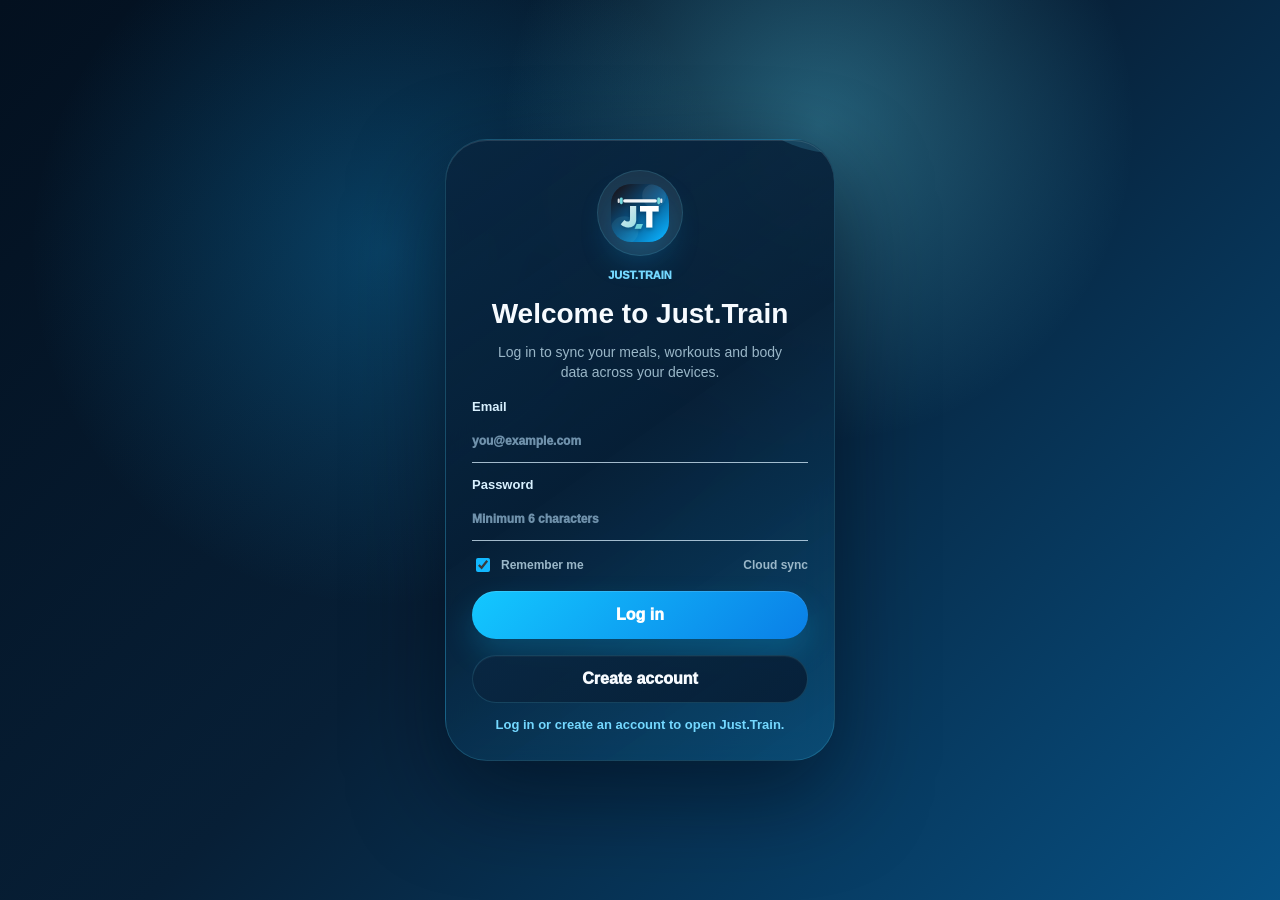
==== commit 1ff64ef6: "Add files via upload" ====
--- a/index.html
+++ b/index.html
@@ -11,7 +11,7 @@
     <link rel="icon" href="assets/logo.svg" type="image/svg+xml" />
     <link rel="apple-touch-icon" href="assets/icon.png" />
     <link rel="manifest" href="manifest.webmanifest" />
-    <link rel="stylesheet" href="styles.css?v=126" />
+    <link rel="stylesheet" href="styles.css?v=133" />
   </head>
   <body class="auth-locked">
     <section id="auth-gate" class="auth-gate" aria-live="polite">
@@ -133,12 +133,19 @@
           </summary>
           <div class="drop-body">
             <form id="workout-form" class="grid">
-              <div class="planned-workout-card wide">
-                <span>Planned from weekly plan</span>
-                <strong id="planned-log-split">Workout</strong>
-                <small id="planned-log-detail">Change the day in Planner to change this workout.</small>
-                <button class="secondary" data-view="planner" type="button">Change in Planner</button>
-              </div>
+              <details class="log-dropdown planned-log-dropdown wide">
+                <summary>
+                  <span><strong>Planned from Weekly Plan</strong><small id="planned-log-detail">Change today's plan here or in Planner.</small></span>
+                </summary>
+                <div class="log-dropdown-body">
+                  <div class="planned-workout-card planned-workout-picker">
+                    <span>Today selected</span>
+                    <strong id="planned-log-split">Workout</strong>
+                    <small id="planned-log-summary">This feeds the Workout Log.</small>
+                    <div id="planned-log-picker" class="planned-log-picker"></div>
+                  </div>
+                </div>
+              </details>
               <input id="split-select" name="split" type="hidden" />
               <div id="workout-editor" class="workout-editor wide"></div>
               <button class="primary wide" type="submit">Save workout session</button>
@@ -212,7 +219,7 @@
         </details>
         <details class="panel drop-panel">
           <summary class="drop-summary">
-            <span><strong>Weekly Plan</strong><small>Tap a day to rotate split. Today's day feeds the Workout Log.</small></span>
+            <span><strong>Weekly Plan</strong><small>Choose the split for each day. Today's day feeds the Workout Log.</small></span>
             <span class="drop-pill">Plan</span>
           </summary>
           <div class="drop-body">
@@ -539,7 +546,7 @@
       </button>
     </nav>
 
-    <script src="app.js?v=126"></script>
+    <script src="app.js?v=133"></script>
     <script>
       if ("serviceWorker" in navigator) {
         window.addEventListener("load", () => navigator.serviceWorker.register("./service-worker.js").catch(() => {}));
--- a/styles.css
+++ b/styles.css
@@ -1,18 +1,21 @@
 :root {
   color-scheme: dark;
   --bg: #020b16;
-  --surface: #061a2e;
-  --surface-soft: #0a2943;
-  --surface-dark: #020914;
+  --surface: #061c32;
+  --surface-soft: #0a2a46;
+  --surface-dark: #03101f;
   --ink: #f7fbff;
   --muted: #9ab7c8;
-  --border: #164569;
+  --border: #185177;
   --primary: #12b8ff;
   --primary-dark: #74d8ff;
   --accent: #46e6ff;
   --danger: #dc2626;
-  --shadow: 0 20px 48px rgba(0, 8, 20, 0.42);
-  --soft-shadow: 0 10px 24px rgba(0, 8, 20, 0.32);
+  --amber: #f59e0b;
+  --green: #22c55e;
+  --red: #f87171;
+  --shadow: 0 24px 56px rgba(0, 8, 20, 0.44);
+  --soft-shadow: 0 12px 26px rgba(0, 8, 20, 0.32);
   font-family: -apple-system, BlinkMacSystemFont, "Segoe UI", sans-serif;
 }
 * { box-sizing: border-box; }
@@ -21,8 +24,9 @@
   min-height: 100vh;
   padding-bottom: calc(104px + env(safe-area-inset-bottom));
   background:
-    radial-gradient(circle at 50% -8%, rgba(18, 184, 255, 0.42), transparent 30%),
-    linear-gradient(180deg, #073b65 0%, #031d34 38%, #020914 100%),
+    radial-gradient(circle at 50% -8%, rgba(18, 184, 255, 0.34), transparent 30%),
+    radial-gradient(circle at 12% 22%, rgba(70, 230, 255, 0.12), transparent 28%),
+    linear-gradient(180deg, #05365f 0%, #031d34 38%, #020914 100%),
     var(--bg);
 }
 body.auth-locked {
@@ -552,6 +556,7 @@
 .today-exercise-card[open] > .today-exercise-body,
 .pr-accordion[open] > .pr-metrics,
 .score-detail-card[open] > .score-detail-body,
+.focus-smart-dropdown[open] > .focus-smart-body,
 .log-dropdown[open] > .log-dropdown-body,
 .training-terms[open] > div,
 .target-details[open] > div {
@@ -564,6 +569,7 @@
 .today-exercise-card.tab-closing > .today-exercise-body,
 .pr-accordion.tab-closing > .pr-metrics,
 .score-detail-card.tab-closing > .score-detail-body,
+.focus-smart-dropdown.tab-closing > .focus-smart-body,
 .log-dropdown.tab-closing > .log-dropdown-body,
 .training-terms.tab-closing > div,
 .target-details.tab-closing > div {
@@ -703,6 +709,47 @@
   color: #b9d4e8;
   line-height: 1.35;
 }
+.planned-log-dropdown {
+  margin-bottom: 2px;
+}
+.planned-workout-picker {
+  border-radius: 20px;
+  box-shadow: none;
+}
+.planned-log-picker {
+  display: grid;
+  gap: 10px;
+  margin-top: 2px;
+}
+.planned-log-select-label {
+  display: grid;
+  gap: 7px;
+  color: var(--primary-dark);
+  font-size: 11px;
+  font-weight: 950;
+  text-transform: uppercase;
+}
+.planned-log-select-label select {
+  min-height: 48px;
+  text-transform: none;
+}
+.planned-log-meta {
+  display: flex;
+  align-items: center;
+  justify-content: space-between;
+  gap: 10px;
+}
+.planned-log-meta span {
+  min-width: 0;
+  color: #d9f1ff;
+  font-size: 13px;
+  font-weight: 900;
+}
+.planned-log-meta button {
+  min-height: 40px;
+  padding-inline: 16px;
+  white-space: nowrap;
+}
 .guided-workout-card {
   display: grid;
   gap: 12px;
@@ -858,6 +905,7 @@
 .focus-mode-exercise {
   gap: 0;
   padding: 13px;
+  scroll-margin-top: calc(104px + env(safe-area-inset-top));
 }
 .focus-mode-exercise .focus-exercise-summary {
   cursor: default;
@@ -876,6 +924,86 @@
 }
 .focus-mode-exercise .smart-jump-card {
   box-shadow: none;
+}
+.focus-smart-dropdown {
+  overflow: hidden;
+  border: 1px solid rgba(95, 225, 255, 0.16);
+  border-radius: 20px;
+  background:
+    radial-gradient(circle at 10% 0%, rgba(95, 225, 255, 0.12), transparent 36%),
+    rgba(3, 16, 31, 0.44);
+}
+.focus-smart-dropdown summary {
+  min-height: 58px;
+  display: grid;
+  grid-template-columns: minmax(0, 1fr) auto auto;
+  align-items: center;
+  gap: 9px;
+  padding: 9px 10px;
+  list-style: none;
+  cursor: pointer;
+}
+.focus-smart-dropdown summary::-webkit-details-marker {
+  display: none;
+}
+.focus-smart-dropdown summary::after {
+  content: "+";
+  display: grid;
+  place-items: center;
+  width: 26px;
+  height: 26px;
+  border-radius: 999px;
+  background: rgba(19, 168, 245, 0.16);
+  color: var(--ink);
+  font-weight: 950;
+}
+.focus-smart-dropdown[open] summary::after {
+  content: "-";
+}
+.focus-smart-dropdown summary span,
+.focus-smart-dropdown summary small,
+.focus-smart-dropdown summary strong {
+  display: block;
+  min-width: 0;
+}
+.focus-smart-dropdown summary small {
+  color: var(--primary-dark);
+  font-size: 10px;
+  font-weight: 950;
+  text-transform: uppercase;
+}
+.focus-smart-dropdown summary strong {
+  margin-top: 4px;
+  overflow: hidden;
+  color: var(--ink);
+  font-size: 17px;
+  line-height: 1.12;
+  text-overflow: ellipsis;
+  white-space: nowrap;
+}
+.focus-smart-dropdown summary b {
+  min-width: 58px;
+  min-height: 30px;
+  display: grid;
+  place-items: center;
+  padding: 0 9px;
+  border-radius: 999px;
+  background: rgba(19, 168, 245, 0.14);
+  color: var(--primary-dark);
+  font-size: 11px;
+  font-weight: 950;
+}
+.focus-smart-body {
+  display: grid;
+  gap: 9px;
+  padding: 0 10px 10px;
+  animation: tabSlideDown 680ms cubic-bezier(0.16, 1, 0.3, 1);
+  transform-origin: top;
+}
+.focus-smart-body .smart-jump-card {
+  padding: 10px;
+  border-radius: 18px;
+  background: rgba(9, 39, 66, 0.76);
 }
 .focus-mode-exercise .set-entry {
   grid-template-columns: repeat(2, minmax(0, 1fr));
@@ -890,15 +1018,17 @@
 }
 .focus-mode-exercise .exercise-tools {
   display: grid;
-  gap: 9px;
+  gap: 6px;
 }
 .focus-mode-exercise .exercise-tool-rail {
   grid-template-columns: repeat(4, minmax(0, 1fr));
-  gap: 7px;
+  gap: 5px;
 }
 .focus-mode-exercise .exercise-tool-button {
-  min-height: 42px;
-  padding: 0 8px;
+  min-height: 38px;
+  padding: 0 6px;
+  border-radius: 13px;
+  font-size: 10px;
   text-align: center;
 }
 .focus-mode-exercise .exercise-tool-button::after {
@@ -906,6 +1036,7 @@
 }
 .focus-mode-exercise .exercise-tool-drawer {
   grid-column: auto;
+  margin-top: 2px;
 }
 .focus-stats {
   display: grid;
@@ -1016,23 +1147,19 @@
   text-transform: uppercase;
 }
 .focus-rest-timer {
-  position: fixed;
-  left: 50%;
-  bottom: calc(94px + env(safe-area-inset-bottom));
-  z-index: 70;
+  position: relative;
+  z-index: 2;
   display: grid;
   gap: 12px;
-  width: min(516px, calc(100% - 24px));
+  width: 100%;
   padding: 15px;
   border: 1px solid rgba(245, 158, 11, 0.48);
-  border-radius: 28px;
+  border-radius: 20px;
   background:
     radial-gradient(circle at 90% 12%, rgba(245, 158, 11, 0.24), transparent 38%),
     linear-gradient(145deg, rgba(7, 31, 54, 0.98), rgba(3, 16, 31, 0.97));
-  box-shadow: 0 18px 54px rgba(0, 8, 20, 0.52), 0 0 32px rgba(245, 158, 11, 0.22);
-  transform: translateX(-50%);
+  box-shadow: 0 12px 34px rgba(0, 8, 20, 0.28), 0 0 28px rgba(245, 158, 11, 0.2);
   animation: focusRestSlideIn 520ms cubic-bezier(0.16, 1, 0.3, 1) both;
-  backdrop-filter: blur(18px);
 }
 .focus-rest-timer[hidden] {
   display: none;
@@ -1085,7 +1212,7 @@
 }
 .focus-rest-timer.timer-done {
   border-color: rgba(95, 225, 255, 0.58);
-  box-shadow: 0 18px 54px rgba(0, 8, 20, 0.52), 0 0 42px rgba(95, 225, 255, 0.34);
+  box-shadow: 0 12px 34px rgba(0, 8, 20, 0.28), 0 0 38px rgba(95, 225, 255, 0.34);
   animation: focusRestDone 1.7s ease-out both;
 }
 .focus-rest-timer.timer-done b {
@@ -1093,14 +1220,14 @@
   font-size: 23px;
 }
 @keyframes focusRestSlideIn {
-  from { opacity: 0; transform: translate(-50%, 16px) scale(0.98); }
-  to { opacity: 1; transform: translate(-50%, 0) scale(1); }
+  from { opacity: 0; transform: translateY(-8px) scale(0.98); }
+  to { opacity: 1; transform: translateY(0) scale(1); }
 }
 @keyframes focusRestDone {
-  0%, 100% { opacity: 1; transform: translate(-50%, 0) scale(1); }
-  35% { filter: brightness(1.22); transform: translate(-50%, 0) scale(1.015); }
+  0%, 100% { opacity: 1; transform: translateY(0) scale(1); }
+  35% { filter: brightness(1.22); transform: translateY(0) scale(1.015); }
   78% { opacity: 1; }
-  100% { opacity: 0; transform: translate(-50%, 12px) scale(0.98); }
+  100% { opacity: 0; transform: translateY(10px) scale(0.98); }
 }
 .focus-smart-jump {
   display: grid;
@@ -2691,14 +2818,45 @@
   font-weight: 950;
 }
 .week-grid { display: grid; grid-template-columns: repeat(2, minmax(0, 1fr)); gap: 10px; }
-.day-card strong { font-size: 15px; }
-.day-card button {
+.plan-day-card {
+  align-content: start;
+  gap: 9px;
+}
+.plan-day-card.today-plan-day {
+  border-color: rgba(95, 225, 255, 0.34);
+  box-shadow: var(--soft-shadow), 0 0 22px rgba(18, 184, 255, 0.12);
+}
+.plan-day-top {
+  display: flex;
+  align-items: center;
+  justify-content: space-between;
+  gap: 8px;
+}
+.day-card strong { font-size: 16px; }
+.plan-day-top span {
+  min-height: 24px;
+  display: inline-flex;
+  align-items: center;
+  padding: 0 8px;
+  border-radius: 999px;
+  background: rgba(19, 168, 245, 0.14);
+  color: var(--primary-dark);
+  font-size: 10px;
+  font-weight: 950;
+  text-transform: uppercase;
+}
+.day-card button,
+.day-card select {
   min-height: 42px;
   border: 0;
   border-radius: 999px;
   background: var(--surface-soft);
   color: var(--primary-dark);
   font-weight: 950;
+}
+.day-card select {
+  padding: 0 12px;
+  border: 1px solid rgba(95, 225, 255, 0.14);
 }
 .day-card small { color: var(--muted); }
 .field-title {
@@ -2885,6 +3043,70 @@
 }
 .history-drop-panel .drop-body {
   gap: 10px;
+}
+.history-day-snapshot {
+  display: grid;
+  gap: 10px;
+  padding: 12px;
+  border: 1px solid rgba(95, 225, 255, 0.18);
+  border-radius: 22px;
+  background:
+    radial-gradient(circle at 12% 0%, rgba(95, 225, 255, 0.14), transparent 38%),
+    linear-gradient(135deg, rgba(9, 39, 66, 0.94), rgba(3, 16, 31, 0.42));
+  box-shadow: var(--soft-shadow);
+}
+.history-snapshot-head {
+  display: flex;
+  align-items: flex-end;
+  justify-content: space-between;
+  gap: 10px;
+}
+.history-snapshot-head strong {
+  color: var(--ink);
+  font-size: 16px;
+  line-height: 1.15;
+}
+.history-snapshot-head small,
+.history-snapshot-card span {
+  color: var(--primary-dark);
+  font-size: 10px;
+  font-weight: 950;
+  line-height: 1.2;
+  text-transform: uppercase;
+}
+.history-snapshot-grid {
+  display: grid;
+  grid-template-columns: repeat(2, minmax(0, 1fr));
+  gap: 8px;
+}
+.history-snapshot-card {
+  min-width: 0;
+  display: grid;
+  gap: 4px;
+  padding: 10px;
+  border: 1px solid rgba(95, 225, 255, 0.12);
+  border-radius: 16px;
+  background: rgba(10, 41, 67, 0.72);
+}
+.history-snapshot-card.hit {
+  border-color: rgba(45, 212, 191, 0.28);
+}
+.history-snapshot-card.miss {
+  border-color: rgba(248, 113, 113, 0.36);
+}
+.history-snapshot-card strong {
+  min-width: 0;
+  overflow-wrap: anywhere;
+  color: var(--ink);
+  font-size: 17px;
+  line-height: 1.1;
+}
+.history-snapshot-card small {
+  min-width: 0;
+  overflow-wrap: anywhere;
+  color: var(--muted);
+  font-size: 11px;
+  line-height: 1.25;
 }
 .history-mini-head {
   display: flex;
@@ -4214,6 +4436,444 @@
   line-height: 1.35;
 }
 .import-status.error { color: #fecaca; }
+
+/* Visual polish package: calmer depth, clearer states and one consistent motion language. */
+body:not(.auth-locked) .topbar {
+  background:
+    radial-gradient(circle at 4% 0%, rgba(95, 225, 255, 0.15), transparent 34%),
+    linear-gradient(180deg, rgba(5, 23, 44, 0.98), rgba(6, 28, 50, 0.92));
+  border-bottom-color: rgba(95, 225, 255, 0.12);
+  box-shadow: 0 18px 44px rgba(0, 8, 20, 0.26);
+}
+
+.app {
+  animation: appSettleIn 520ms cubic-bezier(0.18, 0.84, 0.22, 1) both;
+}
+
+.view.active {
+  animation: viewSoftEnter 520ms cubic-bezier(0.18, 0.84, 0.22, 1);
+}
+
+.panel,
+.cloud-status-card,
+.planned-workout-card,
+.guided-workout-card,
+.exercise-log,
+.split-card,
+.history-card,
+.day-card,
+.today-exercise-card {
+  border-color: rgba(95, 225, 255, 0.13);
+  background:
+    radial-gradient(circle at 12% 0%, rgba(95, 225, 255, 0.1), transparent 36%),
+    linear-gradient(145deg, rgba(6, 28, 50, 0.97), rgba(8, 36, 60, 0.9));
+  box-shadow: 0 14px 34px rgba(0, 8, 20, 0.3), inset 0 1px 0 rgba(255, 255, 255, 0.035);
+}
+
+.hero-panel {
+  background:
+    radial-gradient(circle at 11% 0%, rgba(70, 230, 255, 0.2), transparent 34%),
+    radial-gradient(circle at 98% 8%, rgba(18, 184, 255, 0.16), transparent 34%),
+    linear-gradient(135deg, #061a2e 0%, #073a63 58%, #075184 100%);
+  border-color: rgba(95, 225, 255, 0.18);
+}
+
+.drop-panel[open] {
+  border-color: rgba(95, 225, 255, 0.22);
+}
+
+.drop-summary {
+  transition: background 320ms ease, box-shadow 320ms ease, filter 320ms ease;
+}
+
+.drop-panel[open] > .drop-summary,
+.score-detail-card[open] > .score-detail-summary,
+.focus-smart-dropdown[open] > summary,
+.log-dropdown[open] > summary,
+.training-terms[open] > summary,
+.target-details[open] > summary {
+  background: linear-gradient(135deg, rgba(19, 168, 245, 0.08), rgba(95, 225, 255, 0.04));
+}
+
+.drop-summary::after,
+.score-detail-summary::after,
+.focus-smart-dropdown summary::after,
+.log-dropdown summary::after,
+.summary-pill::after {
+  background: rgba(19, 168, 245, 0.16);
+  box-shadow: inset 0 0 0 1px rgba(95, 225, 255, 0.1);
+}
+
+.tab-open-pulse,
+.tab-open-pulse > summary,
+.exercise-tool-button.active,
+.peptide-date-chip.active,
+.history-day.active,
+.consistency-day.active {
+  animation: tabSubtlePulse 1.35s ease-out;
+}
+
+.primary,
+.secondary,
+.icon-button,
+.today-widget,
+.exercise-tool-button,
+.peptide-date-chip,
+.history-day,
+.consistency-day,
+.tabbar button {
+  transition: transform 190ms ease, background 300ms ease, border-color 300ms ease, box-shadow 300ms ease, filter 300ms ease, color 300ms ease;
+}
+
+.primary:active,
+.secondary:active,
+.icon-button:active,
+.today-widget:active,
+.exercise-tool-button:active,
+.tabbar button:active {
+  transform: scale(0.972);
+}
+
+.primary {
+  background: linear-gradient(135deg, #13c8ff, #0a7fe7);
+  box-shadow: 0 14px 30px rgba(17, 196, 255, 0.2), inset 0 1px 0 rgba(255, 255, 255, 0.13);
+}
+
+.secondary,
+.icon-button {
+  background:
+    linear-gradient(145deg, rgba(9, 39, 66, 0.94), rgba(7, 31, 54, 0.92));
+  box-shadow: inset 0 1px 0 rgba(255, 255, 255, 0.035);
+}
+
+button.saved-pulse,
+button.meal-added-pulse {
+  animation: savedButtonPulse 1.15s ease-out;
+  border-color: rgba(95, 225, 255, 0.58) !important;
+}
+
+button.delete-pulse {
+  animation: deletedButtonPulse 1.1s ease-out;
+  border-color: rgba(248, 113, 113, 0.7) !important;
+}
+
+.today-widget {
+  background:
+    radial-gradient(circle at 0% 0%, rgba(95, 225, 255, 0.1), transparent 34%),
+    linear-gradient(145deg, rgba(7, 31, 54, 0.9), rgba(6, 26, 46, 0.82));
+}
+
+.today-widget:active {
+  animation: tabSubtlePulse 900ms ease-out;
+}
+
+.tabbar {
+  border-color: rgba(95, 225, 255, 0.12);
+  background: rgba(3, 16, 31, 0.92);
+  box-shadow: 0 18px 42px rgba(0, 8, 20, 0.42), inset 0 1px 0 rgba(255, 255, 255, 0.04);
+}
+
+.tabbar button {
+  color: #95aabd;
+}
+
+.tabbar button.active {
+  color: #fff;
+  background: linear-gradient(135deg, #12b8ff, #0b7fe8);
+  box-shadow: inset 0 0 0 1px rgba(255, 255, 255, 0.11), 0 0 22px rgba(19, 168, 245, 0.18);
+  animation: navSoftPop 420ms cubic-bezier(0.18, 0.84, 0.22, 1);
+}
+
+.peptide-date-chip.active,
+.history-day.active {
+  background: linear-gradient(180deg, #12b8ff, #0b7fe8);
+  box-shadow: 0 10px 26px rgba(17, 196, 255, 0.2), 0 0 0 4px rgba(95, 225, 255, 0.06);
+  animation: selectedDatePop 420ms cubic-bezier(0.18, 0.84, 0.22, 1);
+}
+
+.peptide-date-chip.is-today:not(.active),
+.history-day.is-today:not(.active) {
+  box-shadow: inset 0 0 0 1px rgba(95, 225, 255, 0.26), 0 0 14px rgba(19, 168, 245, 0.14);
+}
+
+.exercise-log.status-empty {
+  border-color: rgba(248, 113, 113, 0.36);
+  background:
+    linear-gradient(135deg, rgba(63, 21, 35, 0.8), rgba(7, 31, 54, 0.94));
+}
+
+.exercise-log.status-empty::before {
+  inset: 0 auto 0 0;
+  width: 4px;
+  background: var(--red);
+}
+
+.exercise-log.is-started,
+.exercise-log.status-partial {
+  border-color: rgba(245, 158, 11, 0.42);
+  background:
+    radial-gradient(circle at 10% 0%, rgba(245, 158, 11, 0.12), transparent 38%),
+    linear-gradient(135deg, rgba(53, 34, 13, 0.86), rgba(7, 31, 54, 0.94) 64%);
+  box-shadow: var(--soft-shadow), 0 0 24px rgba(245, 158, 11, 0.16);
+  animation: amberExerciseGlow 2.8s ease-in-out infinite;
+}
+
+.exercise-log.is-started::before,
+.exercise-log.status-partial::before {
+  inset: 0 auto 0 0;
+  z-index: 0;
+  width: 4px;
+  background: var(--amber);
+  opacity: 0.9;
+  animation: none;
+}
+
+.exercise-log.is-started .exercise-summary,
+.exercise-log.status-partial .exercise-summary {
+  margin: -3px -3px 0;
+  padding: 9px;
+  border-color: rgba(245, 158, 11, 0.32);
+  background: rgba(245, 158, 11, 0.08);
+  box-shadow: inset 0 0 0 1px rgba(251, 191, 36, 0.06), 0 0 16px rgba(245, 158, 11, 0.14);
+  animation: amberTabBreath 2.8s ease-in-out infinite;
+}
+
+.exercise-log.is-started .exercise-summary::before,
+.exercise-log.status-partial .exercise-summary::before {
+  opacity: 0.2;
+  animation: amberTabWash 2.8s ease-in-out infinite;
+}
+
+.exercise-log.status-complete {
+  border-color: rgba(34, 197, 94, 0.38);
+  background:
+    radial-gradient(circle at 10% 0%, rgba(34, 197, 94, 0.1), transparent 38%),
+    linear-gradient(135deg, rgba(12, 58, 43, 0.84), rgba(7, 31, 54, 0.94));
+  box-shadow: var(--soft-shadow), 0 0 20px rgba(34, 197, 94, 0.12);
+}
+
+.exercise-log.status-complete::before {
+  inset: 0 auto 0 0;
+  width: 4px;
+  border: 0;
+  background: var(--green);
+  box-shadow: none;
+}
+
+.exercise-log.status-complete::after {
+  animation: completeRingSweep 1.65s ease-out both;
+}
+
+.focus-workout-screen.clean-focus-workout {
+  border-color: rgba(95, 225, 255, 0.2);
+  background:
+    radial-gradient(circle at 12% 0%, rgba(95, 225, 255, 0.14), transparent 34%),
+    linear-gradient(145deg, rgba(3, 16, 31, 0.97), rgba(8, 39, 66, 0.95));
+}
+
+.focus-mode-exercise {
+  scroll-margin-top: calc(132px + env(safe-area-inset-top));
+}
+
+.focus-mode-exercise .exercise-log-body {
+  gap: 9px;
+}
+
+.focus-mode-exercise .exercise-main-entry {
+  padding: 12px;
+  border: 1px solid rgba(95, 225, 255, 0.14);
+  border-radius: 21px;
+  background: rgba(3, 16, 31, 0.34);
+}
+
+.focus-smart-dropdown {
+  border-radius: 21px;
+}
+
+.focus-rest-timer {
+  border-color: rgba(245, 158, 11, 0.36);
+  background:
+    radial-gradient(circle at 90% 12%, rgba(245, 158, 11, 0.18), transparent 38%),
+    linear-gradient(145deg, rgba(7, 31, 54, 0.96), rgba(3, 16, 31, 0.95));
+  box-shadow: 0 12px 30px rgba(0, 8, 20, 0.24), 0 0 20px rgba(245, 158, 11, 0.14);
+}
+
+.focus-rest-timer.rest-active {
+  animation: focusRestSlideIn 620ms cubic-bezier(0.18, 0.84, 0.22, 1) both, restFooterPulse 2s ease-in-out infinite;
+}
+
+.focus-rest-timer.timer-done {
+  box-shadow: 0 12px 30px rgba(0, 8, 20, 0.24), 0 0 30px rgba(95, 225, 255, 0.24);
+}
+
+.smart-jump-card,
+.overload-card,
+.exercise-tool-drawer {
+  background:
+    radial-gradient(circle at 10% 0%, rgba(95, 225, 255, 0.1), transparent 38%),
+    rgba(3, 16, 31, 0.38);
+}
+
+.set-chip {
+  border-color: rgba(95, 225, 255, 0.28);
+  background: rgba(19, 168, 245, 0.12);
+  color: #dff8ff;
+}
+
+.set-chip strong,
+.set-chip button {
+  color: var(--primary-dark);
+}
+
+.set-chip button {
+  background: rgba(95, 225, 255, 0.12);
+}
+
+body.rest-timer-done::before {
+  background: rgba(3, 16, 31, 0.18);
+  color: #fde68a;
+  text-shadow: 0 0 22px rgba(245, 158, 11, 0.72);
+}
+
+@keyframes appSettleIn {
+  from { opacity: 0; transform: translateY(8px); }
+  to { opacity: 1; transform: translateY(0); }
+}
+
+@keyframes viewSoftEnter {
+  0% { opacity: 0; transform: translateY(10px); filter: brightness(0.96); }
+  100% { opacity: 1; transform: translateY(0); filter: brightness(1); }
+}
+
+@keyframes tabSlideDown {
+  0% { opacity: 0; transform: translateY(-10px) scaleY(0.98); }
+  48% { opacity: 0.88; transform: translateY(-2px) scaleY(0.996); }
+  100% { opacity: 1; transform: translateY(0) scaleY(1); }
+}
+
+@keyframes tabSlideUp {
+  0% {
+    opacity: 1;
+    transform: translateY(0) scaleY(1);
+    clip-path: inset(0 0 0 0 round 0 0 18px 18px);
+  }
+  100% {
+    opacity: 0;
+    transform: translateY(-8px) scaleY(0.97);
+    clip-path: inset(0 0 100% 0 round 0 0 18px 18px);
+  }
+}
+
+@keyframes tabSubtlePulse {
+  0% {
+    box-shadow: 0 0 0 0 rgba(19, 168, 245, 0), 0 0 0 rgba(95, 225, 255, 0);
+    filter: brightness(1);
+  }
+  34% {
+    box-shadow: 0 0 0 3px rgba(19, 168, 245, 0.08), 0 0 14px rgba(95, 225, 255, 0.2);
+    filter: brightness(1.035);
+  }
+  100% {
+    box-shadow: 0 0 0 10px rgba(19, 168, 245, 0), 0 0 0 rgba(95, 225, 255, 0);
+    filter: brightness(1);
+  }
+}
+
+@keyframes savedButtonPulse {
+  0% {
+    box-shadow: 0 0 0 0 rgba(19, 168, 245, 0), 0 0 0 rgba(95, 225, 255, 0);
+    filter: brightness(1);
+  }
+  24% {
+    box-shadow: 0 0 0 5px rgba(19, 168, 245, 0.16), 0 0 22px rgba(95, 225, 255, 0.42);
+    filter: brightness(1.1);
+  }
+  100% {
+    box-shadow: 0 0 0 14px rgba(19, 168, 245, 0), 0 0 0 rgba(95, 225, 255, 0);
+    filter: brightness(1);
+  }
+}
+
+@keyframes deletedButtonPulse {
+  0% {
+    box-shadow: 0 0 0 0 rgba(220, 38, 38, 0), 0 0 0 rgba(248, 113, 113, 0);
+    filter: brightness(1);
+  }
+  24% {
+    box-shadow: 0 0 0 5px rgba(220, 38, 38, 0.18), 0 0 22px rgba(248, 113, 113, 0.42);
+    filter: brightness(1.1);
+  }
+  100% {
+    box-shadow: 0 0 0 14px rgba(220, 38, 38, 0), 0 0 0 rgba(248, 113, 113, 0);
+    filter: brightness(1);
+  }
+}
+
+@keyframes amberExerciseGlow {
+  0%, 100% { box-shadow: var(--soft-shadow), 0 0 14px rgba(245, 158, 11, 0.12); filter: brightness(1); }
+  50% { box-shadow: var(--soft-shadow), 0 0 25px rgba(245, 158, 11, 0.24); filter: brightness(1.045); }
+}
+
+@keyframes amberTabBreath {
+  0%, 100% { border-color: rgba(251, 191, 36, 0.24); box-shadow: inset 0 0 0 1px rgba(251, 191, 36, 0.05), 0 0 10px rgba(245, 158, 11, 0.1); }
+  50% { border-color: rgba(251, 191, 36, 0.5); box-shadow: inset 0 0 0 1px rgba(251, 191, 36, 0.12), 0 0 22px rgba(245, 158, 11, 0.22); }
+}
+
+@keyframes amberTabWash {
+  0%, 100% { opacity: 0.08; transform: translateX(-10%); }
+  50% { opacity: 0.24; transform: translateX(10%); }
+}
+
+@keyframes completeRingSweep {
+  0% { opacity: 0; transform: rotate(-40deg); }
+  22% { opacity: 0.72; }
+  82% { opacity: 0.72; }
+  100% { opacity: 0; transform: rotate(320deg); }
+}
+
+@keyframes selectedDatePop {
+  0% { transform: translateY(0) scale(0.96); filter: brightness(1); }
+  60% { transform: translateY(-2px) scale(1.03); filter: brightness(1.06); }
+  100% { transform: translateY(0) scale(1); filter: brightness(1); }
+}
+
+@keyframes navSoftPop {
+  0% { transform: scale(0.94); }
+  62% { transform: scale(1.035); }
+  100% { transform: scale(1); }
+}
+
+@keyframes restFooterPulse {
+  0%, 100% { filter: brightness(1); }
+  50% { filter: brightness(1.065); }
+}
+
+@media (prefers-reduced-motion: reduce) {
+  .app,
+  .view.active,
+  .tab-open-pulse,
+  .tab-open-pulse > summary,
+  .exercise-tool-button.active,
+  .peptide-date-chip.active,
+  .history-day.active,
+  .consistency-day.active,
+  button.saved-pulse,
+  button.meal-added-pulse,
+  button.delete-pulse,
+  .exercise-log.is-started,
+  .exercise-log.status-partial,
+  .exercise-log.is-started .exercise-summary,
+  .exercise-log.status-partial .exercise-summary,
+  .exercise-log.is-started .exercise-summary::before,
+  .exercise-log.status-partial .exercise-summary::before,
+  .exercise-log.status-complete::after,
+  .focus-rest-timer.rest-active,
+  .focus-rest-timer.timer-done,
+  .tabbar button.active {
+    animation: none;
+  }
+}
+
 @media (min-width: 760px) {
   body { padding-bottom: 118px; }
   .week-grid { grid-template-columns: repeat(7, minmax(0, 1fr)); }
@@ -4265,6 +4925,16 @@
   .exercise-control-grid .target-select,
   .exercise-control-grid .set-entry button {
     grid-column: 1 / -1;
+  }
+  .guided-actions {
+    grid-template-columns: repeat(3, minmax(0, 1fr));
+    gap: 6px;
+  }
+  .guided-actions button {
+    min-height: 42px;
+    padding-inline: 6px;
+    font-size: 11px;
+    line-height: 1.1;
   }
   .exercise-tool-rail {
     grid-column: 1 / -1;
@@ -4381,7 +5051,6 @@
   .meal-actions { justify-content: stretch; }
   .meal-actions button { flex: 1 1 auto; }
   .score-head, .dashboard-grid, .dashboard-grid.compact, .overload-grid, .pr-metrics { grid-template-columns: 1fr; }
-  .guided-actions { grid-template-columns: 1fr; }
   .drop-summary { grid-template-columns: minmax(0, 1fr) auto; }
   .drop-pill { display: none; }
   .dose-card-head { display: grid; }
